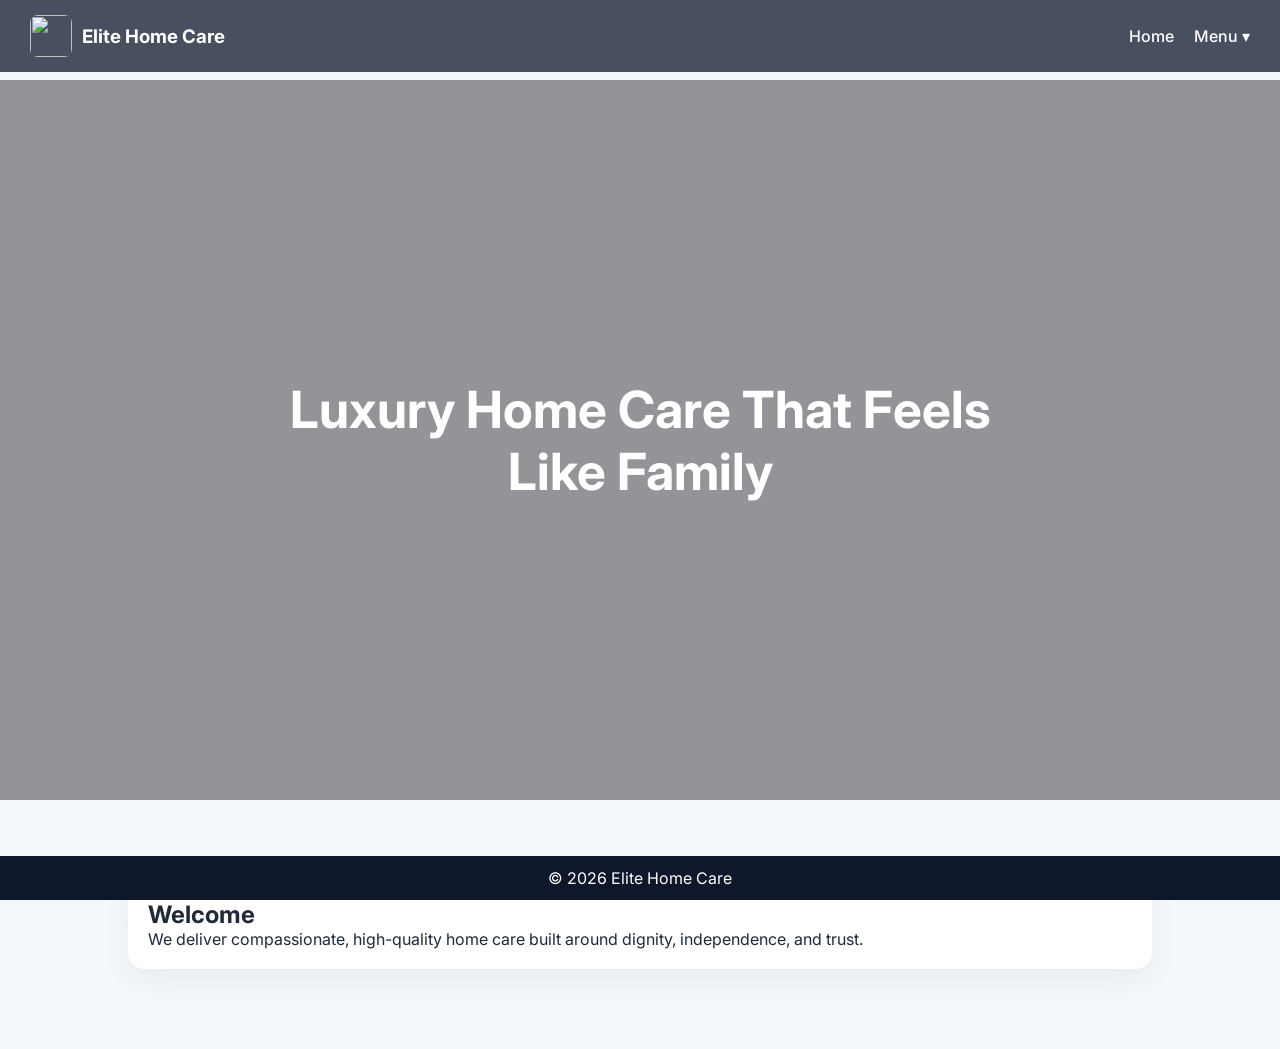
==== index.html @ 7cc5a7e1 "Create index.html" ====
<!DOCTYPE html>
<html>
<head>
  <title>Elite Home Care</title>
  <link rel="stylesheet" href="style.css">
</head>

<body>

<header>
  <div class="logo">
    <img src="assets/logo.png">
    <h3>Elite Home Care</h3>
  </div>

  <nav>
    <ul>
      <li><a href="index.html">Home</a></li>

      <li class="dropdown">
        <a href="#">Menu ▾</a>
        <div class="dropdown-content">
          <a href="services.html">Services</a>
          <a href="staff.html">Staff</a>
          <a href="why-choose-us.html">Why Us</a>
          <a href="contact.html">Contact</a>
          <a href="recruitment.html">Join Us</a>
        </div>
      </li>
    </ul>
  </nav>
</header>

<section class="hero">
  <h1>Luxury Home Care That Feels Like Family</h1>
</section>

<div class="container">
  <div class="card">
    <h2>Welcome</h2>
    <p>We deliver compassionate, high-quality home care built around dignity, independence, and trust.</p>
  </div>
</div>

<footer>© 2026 Elite Home Care</footer>

<script src="script.js"></script>
</body>
</html>
---- style.css ----
@import url('https://fonts.googleapis.com/css2?family=Inter:wght@300;400;600;700&display=swap');

* {
  margin: 0;
  padding: 0;
  box-sizing: border-box;
  font-family: 'Inter', sans-serif;
}

body {
  background: #f4f7fb;
  color: #1f2937;
  overflow-x: hidden;
}

/* ===== HEADER (GLASS EFFECT) ===== */
header {
  position: fixed;
  top: 0;
  width: 100%;
  padding: 15px 30px;
  display: flex;
  justify-content: space-between;
  align-items: center;
  background: rgba(15, 23, 42, 0.75);
  backdrop-filter: blur(12px);
  color: white;
  z-index: 1000;
}

.logo {
  display: flex;
  align-items: center;
  gap: 10px;
}

.logo img {
  width: 42px;
  height: 42px;
  border-radius: 8px;
}

/* NAV */
nav ul {
  display: flex;
  gap: 20px;
  list-style: none;
}

nav a {
  color: white;
  text-decoration: none;
  font-weight: 500;
  transition: 0.3s;
}

nav a:hover {
  color: #38bdf8;
}

/* DROPDOWN */
.dropdown {
  position: relative;
}

.dropdown-content {
  display: none;
  position: absolute;
  top: 35px;
  right: 0;
  background: white;
  border-radius: 10px;
  overflow: hidden;
  min-width: 180px;
  box-shadow: 0 10px 25px rgba(0,0,0,0.15);
}

.dropdown-content a {
  display: block;
  padding: 12px;
  color: #111;
}

.dropdown:hover .dropdown-content {
  display: block;
}

/* ===== HERO ===== */
.hero {
  margin-top: 80px;
  height: 80vh;
  background: linear-gradient(rgba(0,0,0,0.4), rgba(0,0,0,0.4)),
    url('https://images.unsplash.com/photo-1584515933487-779824d29309') center/cover;
  display: flex;
  align-items: center;
  justify-content: center;
  text-align: center;
  color: white;
}

.hero h1 {
  font-size: 3.2rem;
  max-width: 800px;
  animation: fadeUp 1s ease;
}

/* ===== SECTIONS ===== */
.container {
  padding: 80px 10%;
}

/* ===== CARDS ===== */
.grid {
  display: grid;
  grid-template-columns: repeat(auto-fit, minmax(260px, 1fr));
  gap: 25px;
}

.card {
  background: white;
  border-radius: 16px;
  padding: 20px;
  box-shadow: 0 10px 30px rgba(0,0,0,0.06);
  transition: all 0.4s ease;
  opacity: 0;
  transform: translateY(30px);
}

.card:hover {
  transform: translateY(-8px);
  box-shadow: 0 15px 40px rgba(0,0,0,0.12);
}

/* ===== CONSULTATION CARD (HIGHLIGHT) ===== */
.consultation {
  background: linear-gradient(135deg, #0ea5e9, #6366f1);
  color: white;
  padding: 30px;
  border-radius: 18px;
  text-align: center;
  box-shadow: 0 20px 50px rgba(99,102,241,0.3);
}

/* ===== FORMS ===== */
input, textarea {
  width: 100%;
  padding: 12px;
  margin-top: 10px;
  border-radius: 8px;
  border: 1px solid #ddd;
}

button {
  margin-top: 10px;
  padding: 12px 18px;
  background: #0ea5e9;
  border: none;
  color: white;
  border-radius: 8px;
  cursor: pointer;
  transition: 0.3s;
}

button:hover {
  background: #0284c7;
}

/* ===== FOOTER ===== */
footer {
  position: fixed;
  bottom: 0;
  width: 100%;
  background: #0f172a;
  color: white;
  text-align: center;
  padding: 12px;
}

/* ===== ANIMATIONS ===== */
@keyframes fadeUp {
  from { opacity: 0; transform: translateY(20px); }
  to { opacity: 1; transform: translateY(0); }
}

.reveal {
  opacity: 1 !important;
  transform: translateY(0) !important;
  transition: all 0.8s ease;
}
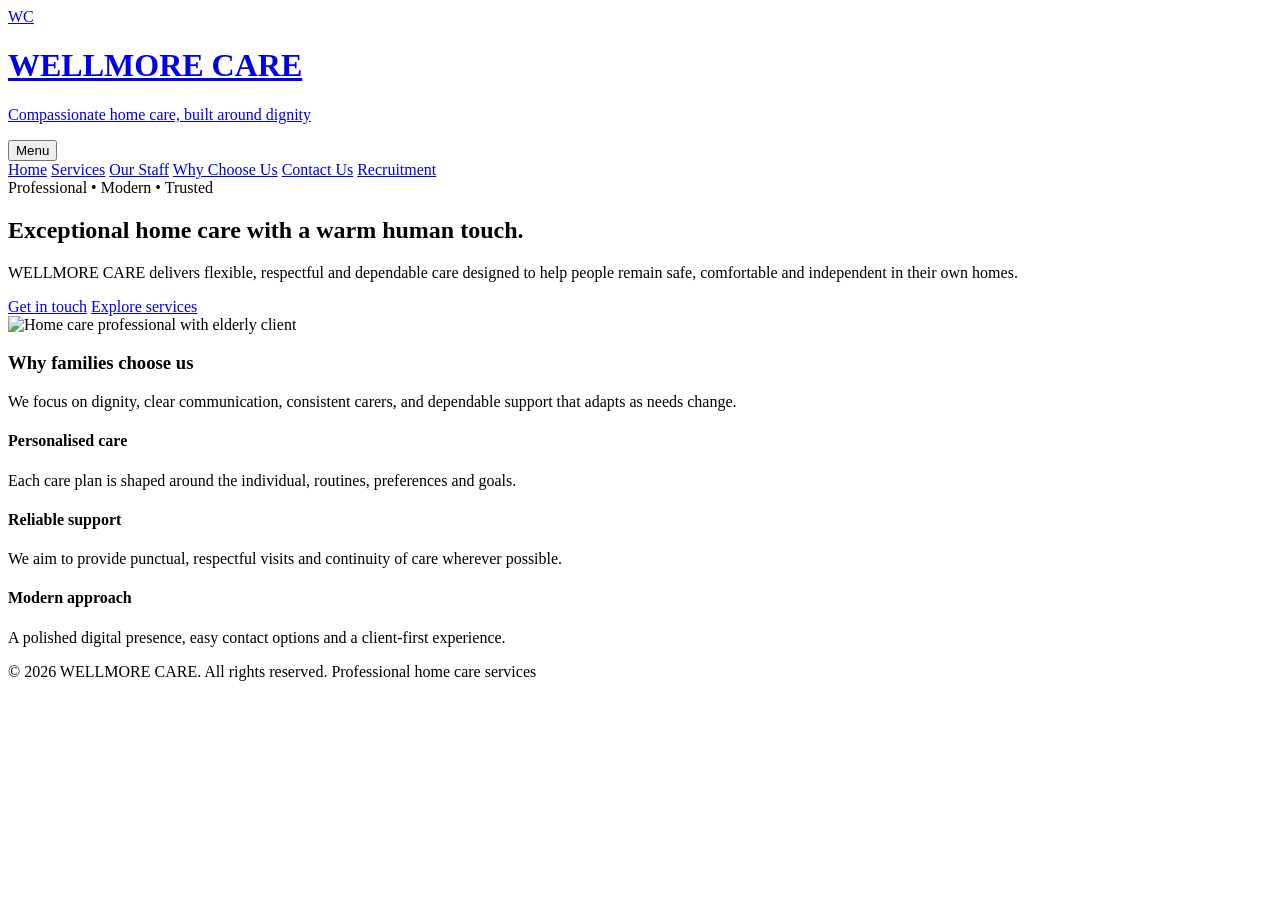
==== commit e3991767: "Update index.html" ====
--- a/index.html
+++ b/index.html
@@ -1,49 +1,72 @@
-<!DOCTYPE html>
-<html>
+<!doctype html>
+<html lang="en">
 <head>
-  <title>Elite Home Care</title>
-  <link rel="stylesheet" href="style.css">
+  <meta charset="utf-8">
+  <meta name="viewport" content="width=device-width, initial-scale=1">
+  <title>WELLMORE CARE | Professional Home Care</title>
+  <link rel="stylesheet" href="styles.css">
 </head>
-
 <body>
-
-<header>
-  <div class="logo">
-    <img src="assets/logo.png">
-    <h3>Elite Home Care</h3>
+<header class="fixed-header">
+  <div class="container header-inner">
+    <a class="brand" href="index.html">
+      <div class="logo">WC</div>
+      <div>
+        <h1>WELLMORE CARE</h1>
+        <p>Compassionate home care, built around dignity</p>
+      </div>
+    </a>
+    <button class="nav-toggle">Menu</button>
+    <nav class="nav">
+      <a class="active" href="index.html">Home</a>
+      <a href="services.html">Services</a>
+      <a href="staff.html">Our Staff</a>
+      <a href="why-choose-us.html">Why Choose Us</a>
+      <a href="contact.html">Contact Us</a>
+      <a href="recruitment.html">Recruitment</a>
+    </nav>
   </div>
-
-  <nav>
-    <ul>
-      <li><a href="index.html">Home</a></li>
-
-      <li class="dropdown">
-        <a href="#">Menu ▾</a>
-        <div class="dropdown-content">
-          <a href="services.html">Services</a>
-          <a href="staff.html">Staff</a>
-          <a href="why-choose-us.html">Why Us</a>
-          <a href="contact.html">Contact</a>
-          <a href="recruitment.html">Join Us</a>
-        </div>
-      </li>
-    </ul>
-  </nav>
 </header>
 
-<section class="hero">
-  <h1>Luxury Home Care That Feels Like Family</h1>
-</section>
+<main>
+  <section class="hero">
+    <div class="container hero-grid">
+      <div class="card hero-copy">
+        <span class="kicker">Professional • Modern • Trusted</span>
+        <h2>Exceptional home care with a warm human touch.</h2>
+        <p>WELLMORE CARE delivers flexible, respectful and dependable care designed to help people remain safe, comfortable and independent in their own homes.</p>
+        <div class="hero-actions">
+          <a class="btn btn-primary" href="contact.html">Get in touch</a>
+          <a class="btn btn-secondary" href="services.html">Explore services</a>
+        </div>
+      </div>
+      <div class="card hero-media">
+        <div class="glass">
+          <img src="https://images.unsplash.com/photo-1581056771107-24ca5f033842?auto=format&fit=crop&w=900&q=80" alt="Home care professional with elderly client">
+        </div>
+      </div>
+    </div>
+  </section>
 
-<div class="container">
-  <div class="card">
-    <h2>Welcome</h2>
-    <p>We deliver compassionate, high-quality home care built around dignity, independence, and trust.</p>
+  <section class="section">
+    <div class="container">
+      <h3>Why families choose us</h3>
+      <p class="lead">We focus on dignity, clear communication, consistent carers, and dependable support that adapts as needs change.</p>
+      <div class="grid-3">
+        <div class="feature-card"><h4>Personalised care</h4><p>Each care plan is shaped around the individual, routines, preferences and goals.</p></div>
+        <div class="feature-card"><h4>Reliable support</h4><p>We aim to provide punctual, respectful visits and continuity of care wherever possible.</p></div>
+        <div class="feature-card"><h4>Modern approach</h4><p>A polished digital presence, easy contact options and a client-first experience.</p></div>
+      </div>
+    </div>
+  </section>
+</main>
+
+<footer class="footer">
+  <div class="container footer-inner">
+    <span>© <span data-year></span> WELLMORE CARE. All rights reserved.</span>
+    <span class="badge">Professional home care services</span>
   </div>
-</div>
-
-<footer>© 2026 Elite Home Care</footer>
-
+</footer>
 <script src="script.js"></script>
 </body>
 </html>
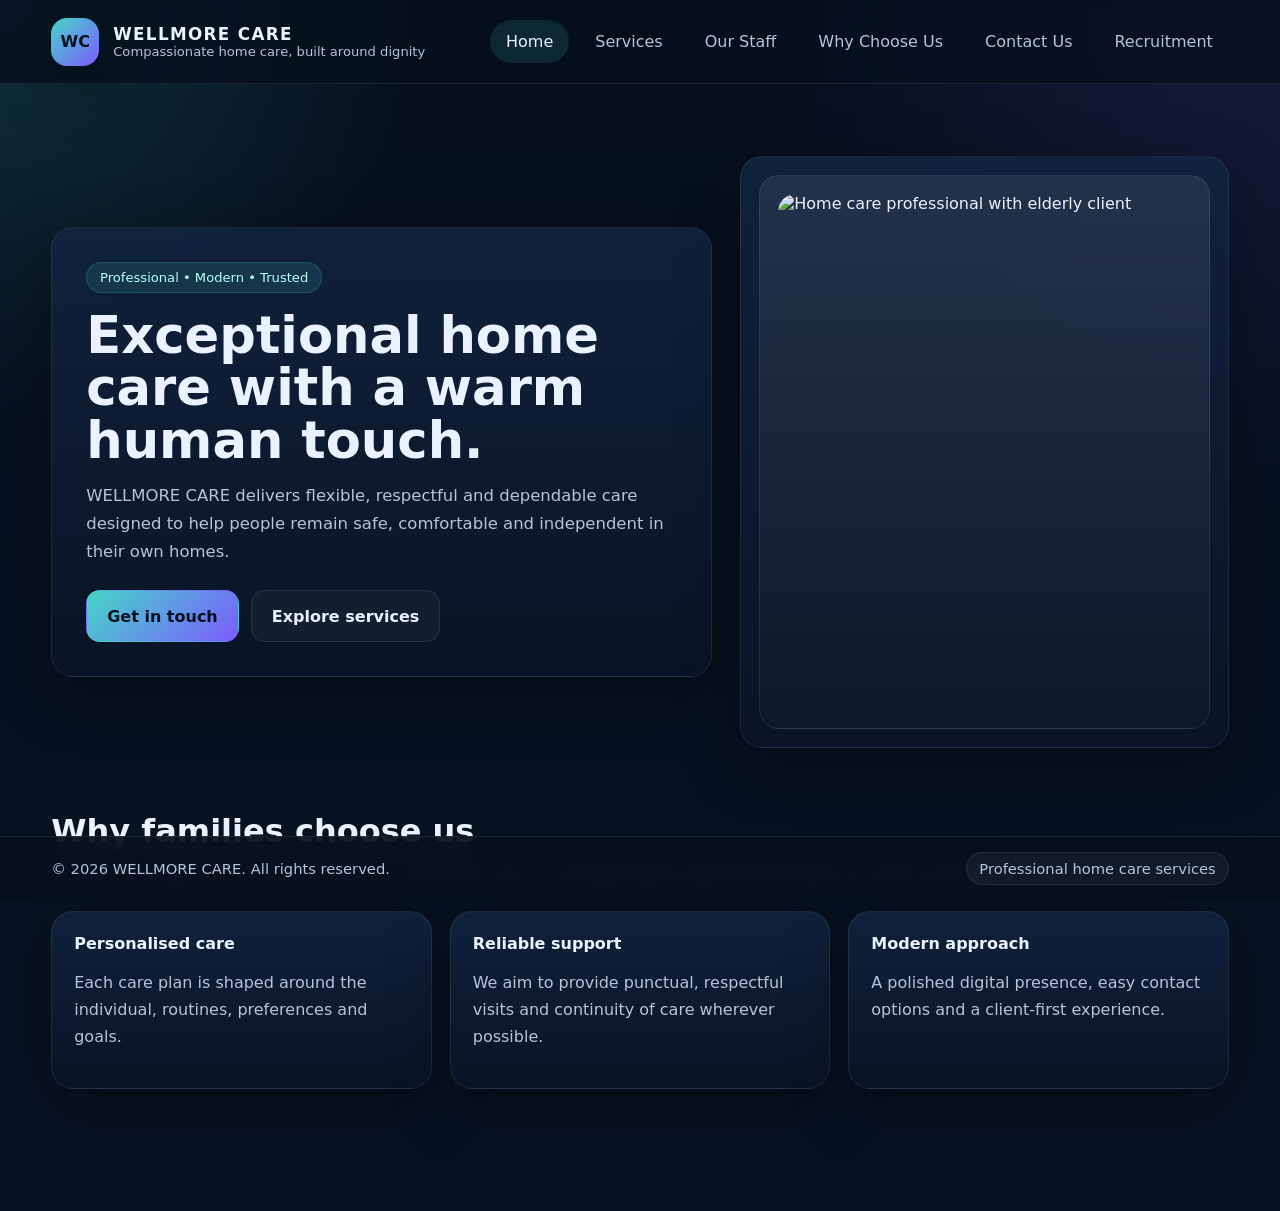
==== commit 6447202a: "Update index.html" ====
--- a/index.html
+++ b/index.html
@@ -4,7 +4,7 @@
   <meta charset="utf-8">
   <meta name="viewport" content="width=device-width, initial-scale=1">
   <title>WELLMORE CARE | Professional Home Care</title>
-  <link rel="stylesheet" href="styles.css">
+  <link rel="stylesheet" href="style.css">
 </head>
 <body>
 <header class="fixed-header">
--- a/style.css
+++ b/style.css
@@ -0,0 +1,273 @@
+:root{
+  --bg:#07111f;
+  --panel:#0e1a2f;
+  --panel-2:#12233f;
+  --text:#eaf2ff;
+  --muted:#b7c3d9;
+  --accent:#45d6c8;
+  --accent-2:#7c5cff;
+  --line:rgba(255,255,255,.08);
+  --shadow:0 18px 60px rgba(0,0,0,.35);
+  --radius:22px;
+  --header-h:84px;
+  --footer-h:64px;
+}
+
+*{box-sizing:border-box}
+html{scroll-behavior:smooth}
+body{
+  margin:0;
+  font-family:Inter,system-ui,-apple-system,Segoe UI,Roboto,Arial,sans-serif;
+  background:
+    radial-gradient(circle at top left, rgba(69,214,200,.16), transparent 24%),
+    radial-gradient(circle at top right, rgba(124,92,255,.14), transparent 28%),
+    linear-gradient(180deg, #06101d 0%, #081322 100%);
+  color:var(--text);
+  min-height:100vh;
+  padding-top:var(--header-h);
+  padding-bottom:var(--footer-h);
+}
+
+a{color:inherit;text-decoration:none}
+img{max-width:100%;display:block}
+.container{width:min(1180px,92vw);margin:0 auto}
+
+.fixed-header{
+  position:fixed;top:0;left:0;right:0;z-index:1000;
+  height:var(--header-h);
+  backdrop-filter:blur(14px);
+  background:rgba(6,16,29,.78);
+  border-bottom:1px solid var(--line);
+}
+.header-inner{
+  height:100%;
+  display:flex;
+  align-items:center;
+  justify-content:space-between;
+  gap:18px;
+}
+.brand{
+  display:flex;align-items:center;gap:14px;min-width:max-content;
+}
+.logo{
+  width:48px;height:48px;border-radius:16px;
+  background:linear-gradient(135deg,var(--accent),var(--accent-2));
+  display:grid;place-items:center;
+  box-shadow:var(--shadow);
+  font-weight:800;color:#04111d;
+}
+.brand h1{font-size:1.05rem;margin:0;letter-spacing:.08em}
+.brand p{margin:0;color:var(--muted);font-size:.82rem}
+
+.nav-toggle{
+  display:none;
+  border:1px solid var(--line);
+  background:rgba(255,255,255,.04);
+  color:var(--text);
+  border-radius:14px;
+  padding:.7rem .9rem;
+}
+.nav{
+  display:flex;align-items:center;gap:10px;flex-wrap:wrap;
+}
+.nav a{
+  padding:.72rem 1rem;
+  border-radius:999px;
+  color:var(--muted);
+  transition:.25s ease;
+}
+.nav a:hover,.nav a.active{
+  background:rgba(69,214,200,.12);
+  color:var(--text);
+}
+
+.hero{
+  padding:72px 0 36px;
+}
+.hero-grid{
+  display:grid;
+  grid-template-columns:1.15fr .85fr;
+  gap:28px;
+  align-items:center;
+}
+.card, .feature-card, .service-card, .choose-card, .staff-card, .contact-card, .form-card{
+  background:linear-gradient(180deg, rgba(18,35,63,.92), rgba(10,20,38,.92));
+  border:1px solid var(--line);
+  box-shadow:var(--shadow);
+  border-radius:var(--radius);
+}
+.hero-copy{padding:34px}
+.kicker{
+  display:inline-block;
+  padding:.45rem .8rem;
+  background:rgba(69,214,200,.12);
+  border:1px solid rgba(69,214,200,.18);
+  color:#b8fff7;
+  border-radius:999px;
+  font-size:.82rem;
+}
+.hero h2{font-size:clamp(2.1rem,4vw,4.4rem);line-height:1.02;margin:16px 0}
+.hero p{color:var(--muted);font-size:1.03rem;line-height:1.7}
+.hero-actions{display:flex;gap:12px;flex-wrap:wrap;margin-top:24px}
+.btn{
+  display:inline-flex;align-items:center;justify-content:center;
+  gap:10px;
+  padding:.95rem 1.25rem;
+  border-radius:14px;
+  border:1px solid transparent;
+  cursor:pointer;
+  transition:.25s ease;
+  font-weight:600;
+}
+.btn-primary{background:linear-gradient(135deg,var(--accent),var(--accent-2));color:#04111d}
+.btn-secondary{background:rgba(255,255,255,.04);border-color:var(--line);color:var(--text)}
+.btn:hover{transform:translateY(-2px)}
+.hero-media{
+  padding:18px;
+  min-height:100%;
+  overflow:hidden;
+}
+.hero-media .glass{
+  border-radius:20px;
+  background:linear-gradient(180deg, rgba(255,255,255,.08), rgba(255,255,255,.02));
+  padding:18px;
+  border:1px solid rgba(255,255,255,.08);
+}
+.hero-media img{
+  border-radius:18px;
+  aspect-ratio: 4/5;
+  object-fit:cover;
+}
+.section{padding:28px 0 58px}
+.section h3{
+  font-size:clamp(1.5rem,2.5vw,2.4rem);
+  margin:0 0 10px;
+}
+.section p.lead{color:var(--muted);margin:0 0 24px;line-height:1.7}
+
+.grid-3{display:grid;grid-template-columns:repeat(3,1fr);gap:18px}
+.grid-2{display:grid;grid-template-columns:repeat(2,1fr);gap:18px}
+
+.feature-card, .staff-card, .contact-card, .form-card{
+  padding:22px;
+}
+.feature-card h4,.staff-card h4,.contact-card h4,.form-card h4{margin:0 0 10px}
+.feature-card p,.staff-card p,.contact-card p,.form-card p{color:var(--muted);line-height:1.7}
+
+.services-grid{
+  display:grid;
+  grid-template-columns:repeat(2,1fr);
+  gap:18px;
+}
+.service-card{
+  overflow:hidden;
+}
+.service-card img{
+  height:220px;
+  width:100%;
+  object-fit:cover;
+}
+.service-body{padding:18px}
+.service-body h4{margin:0 0 10px}
+.service-body p{color:var(--muted);line-height:1.7;margin:0}
+
+.choose-grid{
+  display:grid;
+  grid-template-columns:repeat(5,1fr);
+  gap:16px;
+}
+.choose-card{
+  padding:18px;
+  cursor:pointer;
+  transition:.25s ease;
+  min-height:170px;
+}
+.choose-card:hover{transform:translateY(-4px)}
+.choose-card.active{
+  outline:2px solid rgba(69,214,200,.45);
+  background:linear-gradient(180deg, rgba(69,214,200,.14), rgba(18,35,63,.92));
+}
+.choose-card .num{
+  width:38px;height:38px;border-radius:12px;
+  display:grid;place-items:center;
+  background:rgba(69,214,200,.12);
+  color:#b8fff7;
+  font-weight:700;
+  margin-bottom:12px;
+}
+
+.contact-grid{
+  display:grid;
+  grid-template-columns:.9fr 1.1fr;
+  gap:18px;
+}
+.contact-item{
+  display:flex;align-items:flex-start;gap:12px;margin:0 0 16px;
+}
+.contact-icon{
+  width:42px;height:42px;border-radius:14px;
+  background:rgba(69,214,200,.12);
+  display:grid;place-items:center;
+}
+form{display:grid;gap:14px}
+input, textarea, select{
+  width:100%;
+  background:rgba(255,255,255,.04);
+  color:var(--text);
+  border:1px solid var(--line);
+  border-radius:14px;
+  padding:1rem 1rem;
+  outline:none;
+}
+textarea{min-height:150px;resize:vertical}
+input:focus, textarea:focus, select:focus{border-color:rgba(69,214,200,.45)}
+.small{font-size:.9rem;color:var(--muted)}
+.footer{
+  position:fixed;left:0;right:0;bottom:0;z-index:999;
+  height:var(--footer-h);
+  border-top:1px solid var(--line);
+  background:rgba(6,16,29,.86);
+  backdrop-filter:blur(14px);
+}
+.footer-inner{
+  height:100%;
+  display:flex;
+  align-items:center;
+  justify-content:space-between;
+  gap:12px;
+  color:var(--muted);
+  font-size:.92rem;
+}
+.badge{
+  display:inline-flex;align-items:center;gap:8px;
+  padding:.45rem .75rem;border-radius:999px;
+  background:rgba(255,255,255,.05);
+  border:1px solid var(--line);
+}
+
+.page-title{
+  padding:42px 0 10px;
+}
+.page-title h2{margin:0 0 8px;font-size:clamp(2rem,3vw,3rem)}
+.page-title p{margin:0;color:var(--muted);line-height:1.7}
+
+@media (max-width: 980px){
+  .hero-grid,.grid-3,.grid-2,.contact-grid,.services-grid,.choose-grid{grid-template-columns:1fr}
+  .choose-grid{grid-template-columns:repeat(2,1fr)}
+  .nav-toggle{display:inline-flex}
+  .nav{
+    position:absolute;top:var(--header-h);left:0;right:0;
+    padding:14px;
+    background:rgba(6,16,29,.96);
+    border-bottom:1px solid var(--line);
+    display:none;
+  }
+  .nav.open{display:flex}
+}
+@media (max-width: 640px){
+  .hero-copy{padding:24px}
+  .choose-grid{grid-template-columns:1fr}
+  .header-inner{gap:10px}
+  .brand h1{font-size:.96rem}
+  .brand p{display:none}
+}
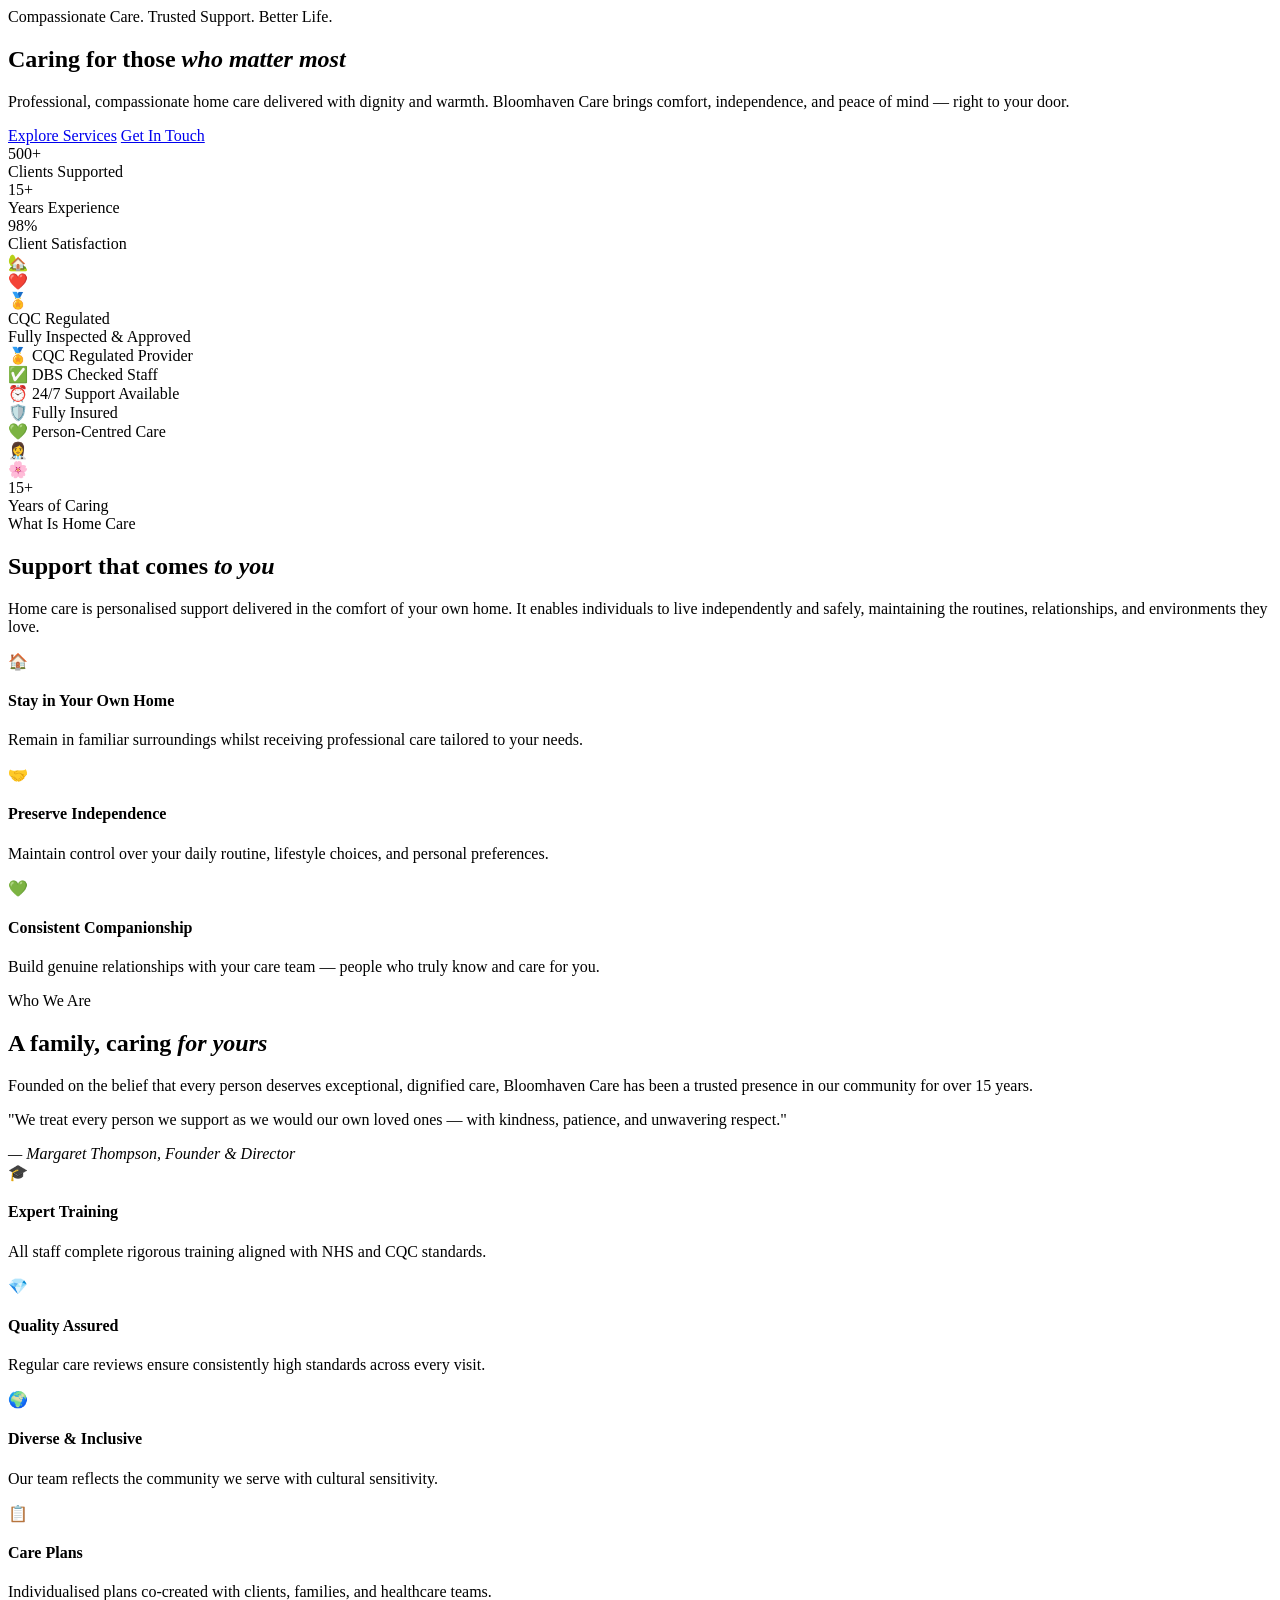
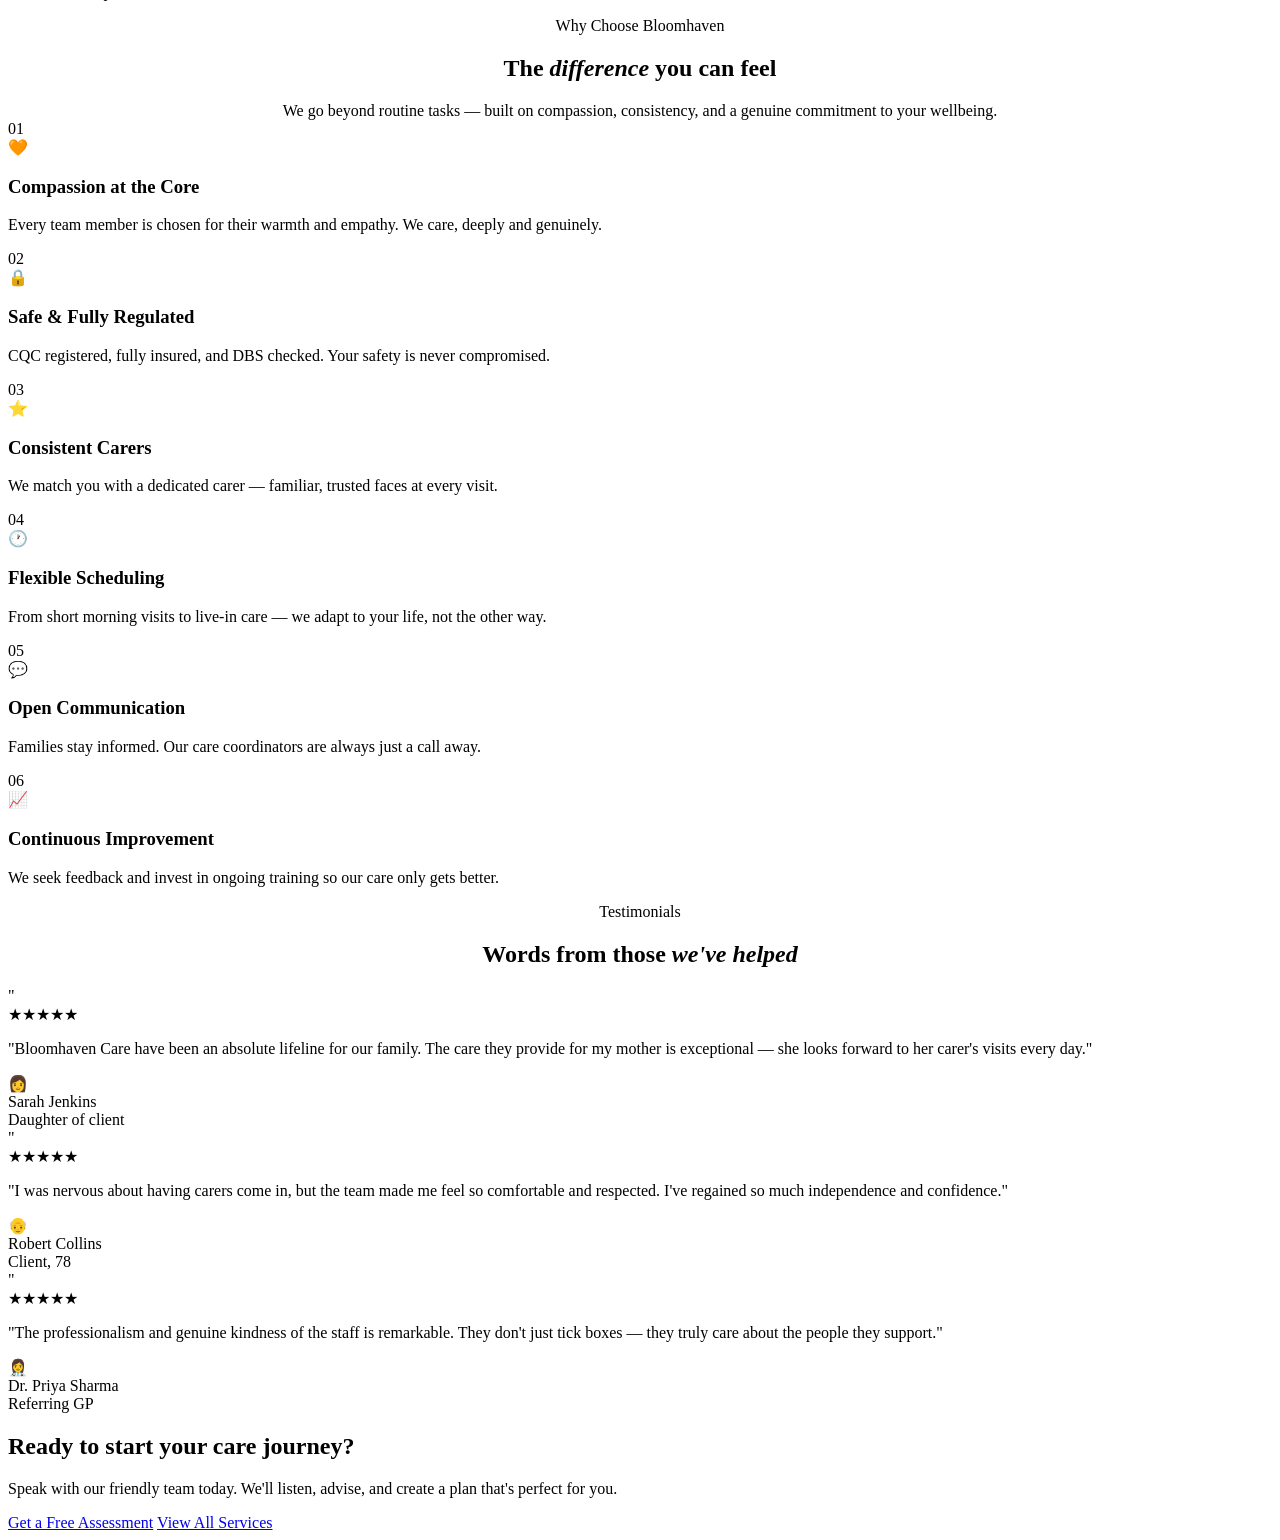
==== commit 73568dfa: "Update index.html" ====
--- a/index.html
+++ b/index.html
@@ -1,72 +1,203 @@
-<!doctype html>
+<!DOCTYPE html>
+<!-- HOME PAGE — index.html -->
 <html lang="en">
 <head>
-  <meta charset="utf-8">
-  <meta name="viewport" content="width=device-width, initial-scale=1">
-  <title>WELLMORE CARE | Professional Home Care</title>
-  <link rel="stylesheet" href="style.css">
+  <meta charset="UTF-8">
+  <meta name="viewport" content="width=device-width, initial-scale=1.0">
+  <title>Bloomhaven Care | Compassionate Home Care Services</title>
+  <meta name="description" content="Bloomhaven Care — Compassionate Care. Trusted Support. Better Life. Professional CQC-regulated home care delivered to your door.">
+  <link rel="preconnect" href="https://fonts.googleapis.com">
+  <link rel="preconnect" href="https://fonts.gstatic.com" crossorigin>
+  <link href="https://fonts.googleapis.com/css2?family=Cormorant+Garamond:ital,wght@0,300;0,400;0,500;0,600;1,300;1,400&family=DM+Sans:opsz,wght@9..40,300;9..40,400;9..40,500;9..40,600&display=swap" rel="stylesheet">
+  <link rel="stylesheet" href="css/style.css">
 </head>
 <body>
-<header class="fixed-header">
-  <div class="container header-inner">
-    <a class="brand" href="index.html">
-      <div class="logo">WC</div>
+
+<!-- Nav injected by js/nav.js -->
+<div id="nav-placeholder"></div>
+
+<!-- ══════════════════════════════════
+     HERO SECTION
+     ══════════════════════════════════ -->
+<section class="hero">
+  <div class="hero-bg"></div>
+  <div class="hero-pattern"></div>
+  <div class="container">
+    <div class="hero-inner">
+
+      <!-- Left: Text -->
       <div>
-        <h1>WELLMORE CARE</h1>
-        <p>Compassionate home care, built around dignity</p>
-      </div>
-    </a>
-    <button class="nav-toggle">Menu</button>
-    <nav class="nav">
-      <a class="active" href="index.html">Home</a>
-      <a href="services.html">Services</a>
-      <a href="staff.html">Our Staff</a>
-      <a href="why-choose-us.html">Why Choose Us</a>
-      <a href="contact.html">Contact Us</a>
-      <a href="recruitment.html">Recruitment</a>
-    </nav>
-  </div>
-</header>
-
-<main>
-  <section class="hero">
-    <div class="container hero-grid">
-      <div class="card hero-copy">
-        <span class="kicker">Professional • Modern • Trusted</span>
-        <h2>Exceptional home care with a warm human touch.</h2>
-        <p>WELLMORE CARE delivers flexible, respectful and dependable care designed to help people remain safe, comfortable and independent in their own homes.</p>
+        <div class="hero-eyebrow">Compassionate Care. Trusted Support. Better Life.</div>
+        <!-- CHANGE: Update headline -->
+        <h1>Caring for those <em>who matter most</em></h1>
+        <!-- CHANGE: Update subheading -->
+        <p class="hero-sub">Professional, compassionate home care delivered with dignity and warmth. Bloomhaven Care brings comfort, independence, and peace of mind — right to your door.</p>
         <div class="hero-actions">
-          <a class="btn btn-primary" href="contact.html">Get in touch</a>
-          <a class="btn btn-secondary" href="services.html">Explore services</a>
-        </div>
-      </div>
-      <div class="card hero-media">
-        <div class="glass">
-          <img src="https://images.unsplash.com/photo-1581056771107-24ca5f033842?auto=format&fit=crop&w=900&q=80" alt="Home care professional with elderly client">
-        </div>
-      </div>
-    </div>
-  </section>
-
-  <section class="section">
-    <div class="container">
-      <h3>Why families choose us</h3>
-      <p class="lead">We focus on dignity, clear communication, consistent carers, and dependable support that adapts as needs change.</p>
-      <div class="grid-3">
-        <div class="feature-card"><h4>Personalised care</h4><p>Each care plan is shaped around the individual, routines, preferences and goals.</p></div>
-        <div class="feature-card"><h4>Reliable support</h4><p>We aim to provide punctual, respectful visits and continuity of care wherever possible.</p></div>
-        <div class="feature-card"><h4>Modern approach</h4><p>A polished digital presence, easy contact options and a client-first experience.</p></div>
-      </div>
-    </div>
-  </section>
-</main>
-
-<footer class="footer">
-  <div class="container footer-inner">
-    <span>© <span data-year></span> WELLMORE CARE. All rights reserved.</span>
-    <span class="badge">Professional home care services</span>
-  </div>
-</footer>
-<script src="script.js"></script>
+          <a href="services.html" class="btn btn-primary btn-arrow">Explore Services</a>
+          <a href="contact.html"  class="btn btn-outline">Get In Touch</a>
+        </div>
+        <!-- CHANGE: Update stats -->
+        <div class="hero-stats">
+          <div class="stat"><div class="stat-num">500+</div><div class="stat-label">Clients Supported</div></div>
+          <div class="stat"><div class="stat-num">15+</div><div class="stat-label">Years Experience</div></div>
+          <div class="stat"><div class="stat-num">98%</div><div class="stat-label">Client Satisfaction</div></div>
+        </div>
+      </div>
+
+      <!-- Right: Images (hidden on mobile) -->
+      <!-- CHANGE: Replace img-ph divs with real <img src="images/hero.jpg" alt="..."> -->
+      <div class="hero-images">
+        <div class="hero-img hero-img-main"><div class="img-ph img-ph-teal">🏡</div></div>
+        <div class="hero-img hero-img-secondary"><div class="img-ph img-ph-light">❤️</div></div>
+        <div class="hero-float">
+          <div class="hero-float-icon">🏅</div>
+          <div>
+            <div class="hero-float-label">CQC Regulated</div>
+            <div class="hero-float-sub">Fully Inspected & Approved</div>
+          </div>
+        </div>
+      </div>
+
+    </div>
+  </div>
+</section>
+
+<!-- ── TRUST BAR ── -->
+<!-- CHANGE: Update trust points -->
+<div class="trust-bar">
+  <div class="container">
+    <div class="trust-inner">
+      <div class="trust-item"><span class="trust-icon">🏅</span> CQC Regulated Provider</div>
+      <div class="trust-item"><span class="trust-icon">✅</span> DBS Checked Staff</div>
+      <div class="trust-item"><span class="trust-icon">⏰</span> 24/7 Support Available</div>
+      <div class="trust-item"><span class="trust-icon">🛡️</span> Fully Insured</div>
+      <div class="trust-item"><span class="trust-icon">💚</span> Person-Centred Care</div>
+    </div>
+  </div>
+</div>
+
+<!-- ── WHAT IS HOME CARE ── -->
+<section class="section">
+  <div class="container">
+    <div class="what-grid">
+      <!-- CHANGE: Replace img-ph with real photos -->
+      <div class="what-images">
+        <div class="what-img-a"><div class="img-ph img-ph-blue">👩‍⚕️</div></div>
+        <div class="what-img-b"><div class="img-ph img-ph-green">🌸</div></div>
+        <div class="what-badge"><div class="what-badge-num">15+</div><div class="what-badge-text">Years of Caring</div></div>
+      </div>
+      <div>
+        <div class="badge">What Is Home Care</div>
+        <h2 class="section-title">Support that comes <em>to you</em></h2>
+        <div class="divider"></div>
+        <p class="section-sub">Home care is personalised support delivered in the comfort of your own home. It enables individuals to live independently and safely, maintaining the routines, relationships, and environments they love.</p>
+        <div class="what-points">
+          <div class="what-point"><div class="what-pt-icon">🏠</div><div class="what-pt-text"><h4>Stay in Your Own Home</h4><p>Remain in familiar surroundings whilst receiving professional care tailored to your needs.</p></div></div>
+          <div class="what-point"><div class="what-pt-icon">🤝</div><div class="what-pt-text"><h4>Preserve Independence</h4><p>Maintain control over your daily routine, lifestyle choices, and personal preferences.</p></div></div>
+          <div class="what-point"><div class="what-pt-icon">💚</div><div class="what-pt-text"><h4>Consistent Companionship</h4><p>Build genuine relationships with your care team — people who truly know and care for you.</p></div></div>
+        </div>
+      </div>
+    </div>
+  </div>
+</section>
+
+<!-- ── WHO WE ARE ── -->
+<section class="section who-section">
+  <div class="container">
+    <div class="who-inner">
+      <div class="who-text">
+        <div class="badge">Who We Are</div>
+        <h2 class="section-title">A family, caring <em>for yours</em></h2>
+        <div class="divider"></div>
+        <p class="section-sub">Founded on the belief that every person deserves exceptional, dignified care, Bloomhaven Care has been a trusted presence in our community for over 15 years.</p>
+        <div class="who-quote">
+          <p>"We treat every person we support as we would our own loved ones — with kindness, patience, and unwavering respect."</p>
+          <cite>— Margaret Thompson, Founder &amp; Director</cite>
+        </div>
+      </div>
+      <div class="who-cards">
+        <div class="who-card"><div class="who-card-icon">🎓</div><h4>Expert Training</h4><p>All staff complete rigorous training aligned with NHS and CQC standards.</p></div>
+        <div class="who-card"><div class="who-card-icon">💎</div><h4>Quality Assured</h4><p>Regular care reviews ensure consistently high standards across every visit.</p></div>
+        <div class="who-card"><div class="who-card-icon">🌍</div><h4>Diverse &amp; Inclusive</h4><p>Our team reflects the community we serve with cultural sensitivity.</p></div>
+        <div class="who-card"><div class="who-card-icon">📋</div><h4>Care Plans</h4><p>Individualised plans co-created with clients, families, and healthcare teams.</p></div>
+      </div>
+    </div>
+  </div>
+</section>
+
+<!-- ── WHY CHOOSE US ── -->
+<section class="section section-alt">
+  <div class="container">
+    <div style="text-align:center;">
+      <div class="badge">Why Choose Bloomhaven</div>
+      <h2 class="section-title">The <em>difference</em> you can feel</h2>
+      <div class="divider center"></div>
+      <p class="section-sub" style="margin:0 auto;">We go beyond routine tasks — built on compassion, consistency, and a genuine commitment to your wellbeing.</p>
+    </div>
+    <div class="why-grid">
+      <div class="why-card"><div class="why-num">01</div><div class="why-icon">🧡</div><h3>Compassion at the Core</h3><p>Every team member is chosen for their warmth and empathy. We care, deeply and genuinely.</p></div>
+      <div class="why-card"><div class="why-num">02</div><div class="why-icon">🔒</div><h3>Safe &amp; Fully Regulated</h3><p>CQC registered, fully insured, and DBS checked. Your safety is never compromised.</p></div>
+      <div class="why-card"><div class="why-num">03</div><div class="why-icon">⭐</div><h3>Consistent Carers</h3><p>We match you with a dedicated carer — familiar, trusted faces at every visit.</p></div>
+      <div class="why-card"><div class="why-num">04</div><div class="why-icon">🕐</div><h3>Flexible Scheduling</h3><p>From short morning visits to live-in care — we adapt to your life, not the other way.</p></div>
+      <div class="why-card"><div class="why-num">05</div><div class="why-icon">💬</div><h3>Open Communication</h3><p>Families stay informed. Our care coordinators are always just a call away.</p></div>
+      <div class="why-card"><div class="why-num">06</div><div class="why-icon">📈</div><h3>Continuous Improvement</h3><p>We seek feedback and invest in ongoing training so our care only gets better.</p></div>
+    </div>
+  </div>
+</section>
+
+<!-- ── TESTIMONIALS ── -->
+<section class="section">
+  <div class="container">
+    <div style="text-align:center;">
+      <div class="badge">Testimonials</div>
+      <h2 class="section-title">Words from those <em>we've helped</em></h2>
+      <div class="divider center"></div>
+    </div>
+    <!-- CHANGE: Update with real client testimonials -->
+    <div class="testimonials-grid">
+      <div class="testimonial-card">
+        <div class="quote-mark">"</div>
+        <div class="testimonial-stars">★★★★★</div>
+        <p>"Bloomhaven Care have been an absolute lifeline for our family. The care they provide for my mother is exceptional — she looks forward to her carer's visits every day."</p>
+        <div class="testimonial-author"><div class="testimonial-av">👩</div><div><div class="t-name">Sarah Jenkins</div><div class="t-rel">Daughter of client</div></div></div>
+      </div>
+      <div class="testimonial-card">
+        <div class="quote-mark">"</div>
+        <div class="testimonial-stars">★★★★★</div>
+        <p>"I was nervous about having carers come in, but the team made me feel so comfortable and respected. I've regained so much independence and confidence."</p>
+        <div class="testimonial-author"><div class="testimonial-av">👴</div><div><div class="t-name">Robert Collins</div><div class="t-rel">Client, 78</div></div></div>
+      </div>
+      <div class="testimonial-card">
+        <div class="quote-mark">"</div>
+        <div class="testimonial-stars">★★★★★</div>
+        <p>"The professionalism and genuine kindness of the staff is remarkable. They don't just tick boxes — they truly care about the people they support."</p>
+        <div class="testimonial-author"><div class="testimonial-av">👩‍⚕️</div><div><div class="t-name">Dr. Priya Sharma</div><div class="t-rel">Referring GP</div></div></div>
+      </div>
+    </div>
+  </div>
+</section>
+
+<!-- ── CTA BANNER ── -->
+<div class="cta-section">
+  <div class="container">
+    <div class="cta-box">
+      <div class="cta-text">
+        <h2>Ready to start your care journey?</h2>
+        <p>Speak with our friendly team today. We'll listen, advise, and create a plan that's perfect for you.</p>
+      </div>
+      <div class="cta-actions">
+        <a href="contact.html"  class="btn btn-white">Get a Free Assessment</a>
+        <a href="services.html" class="btn btn-outline-white">View All Services</a>
+      </div>
+    </div>
+  </div>
+</div>
+
+<!-- Footer injected by js/nav.js -->
+<div id="footer-placeholder"></div>
+
+<script>const CURRENT_PAGE = 'home';</script>
+<script src="js/nav.js"></script>
+<script src="js/main.js"></script>
 </body>
-</html>
+</html>
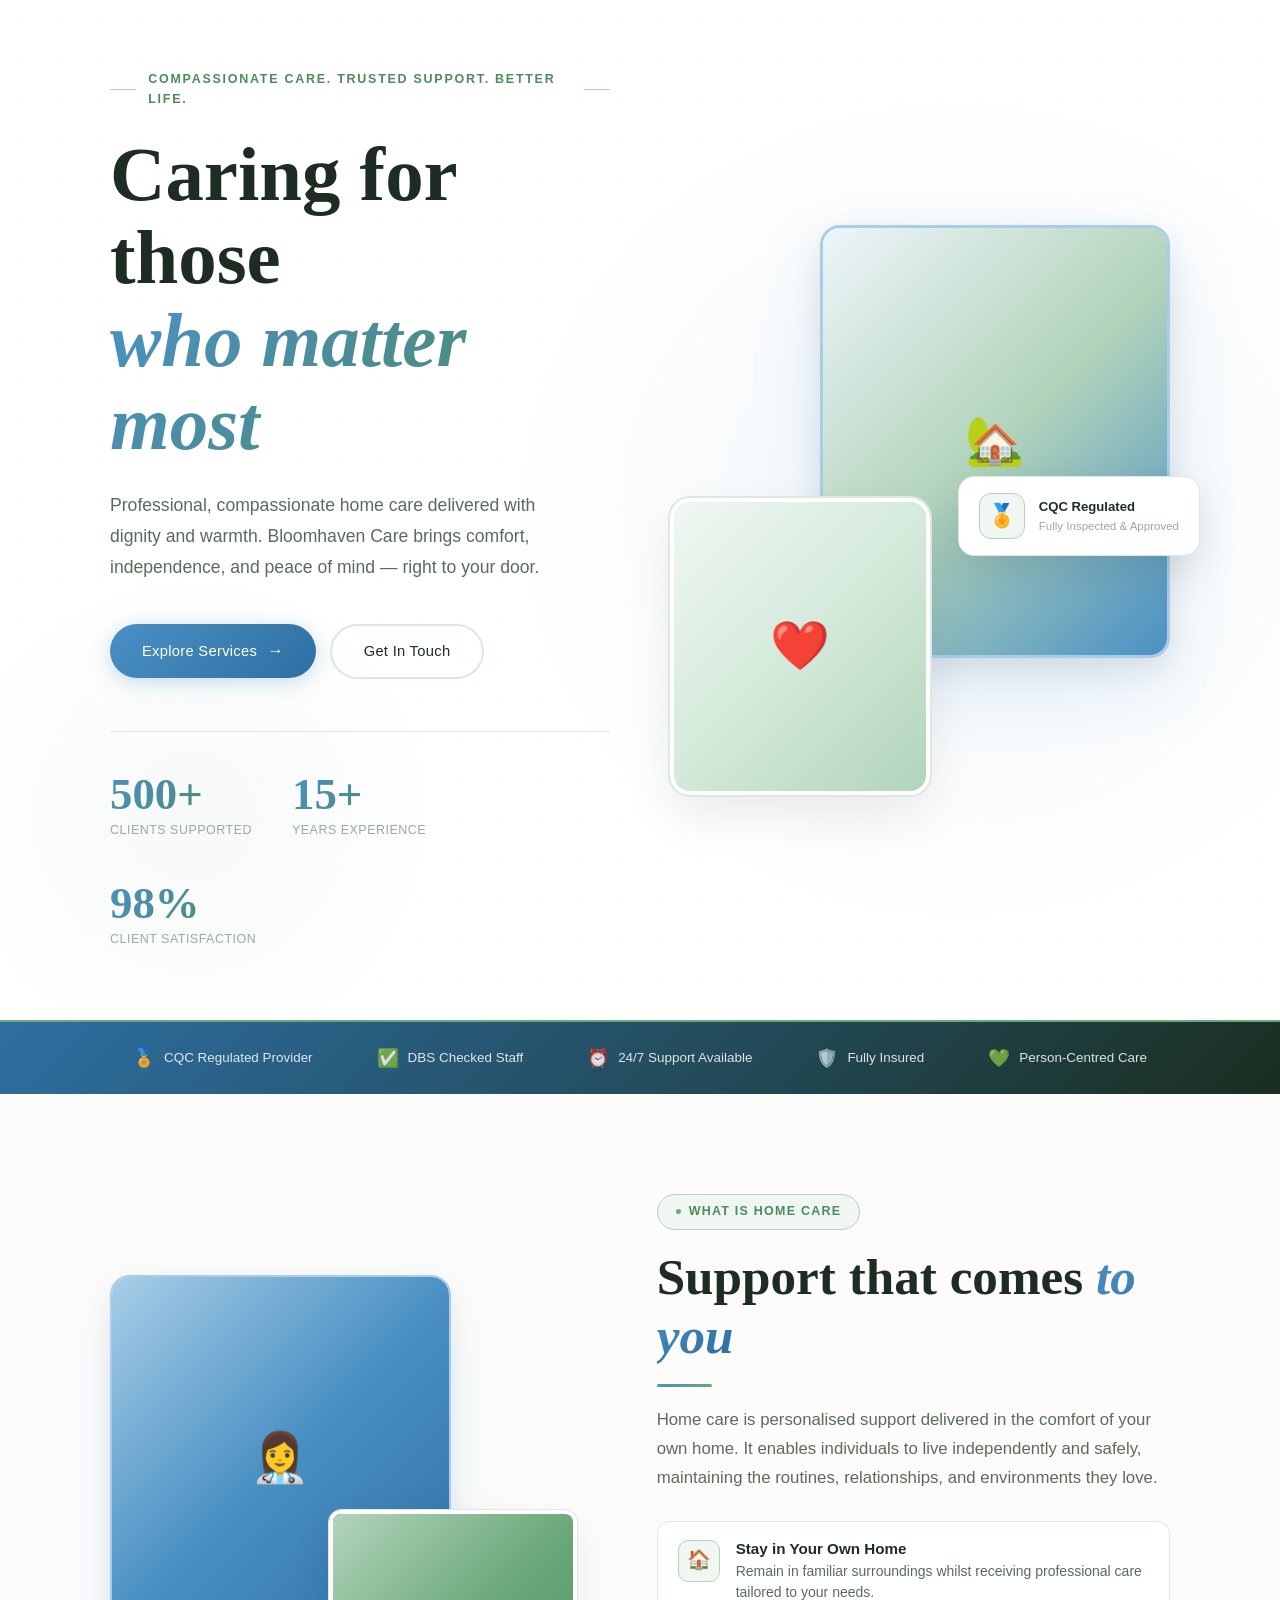
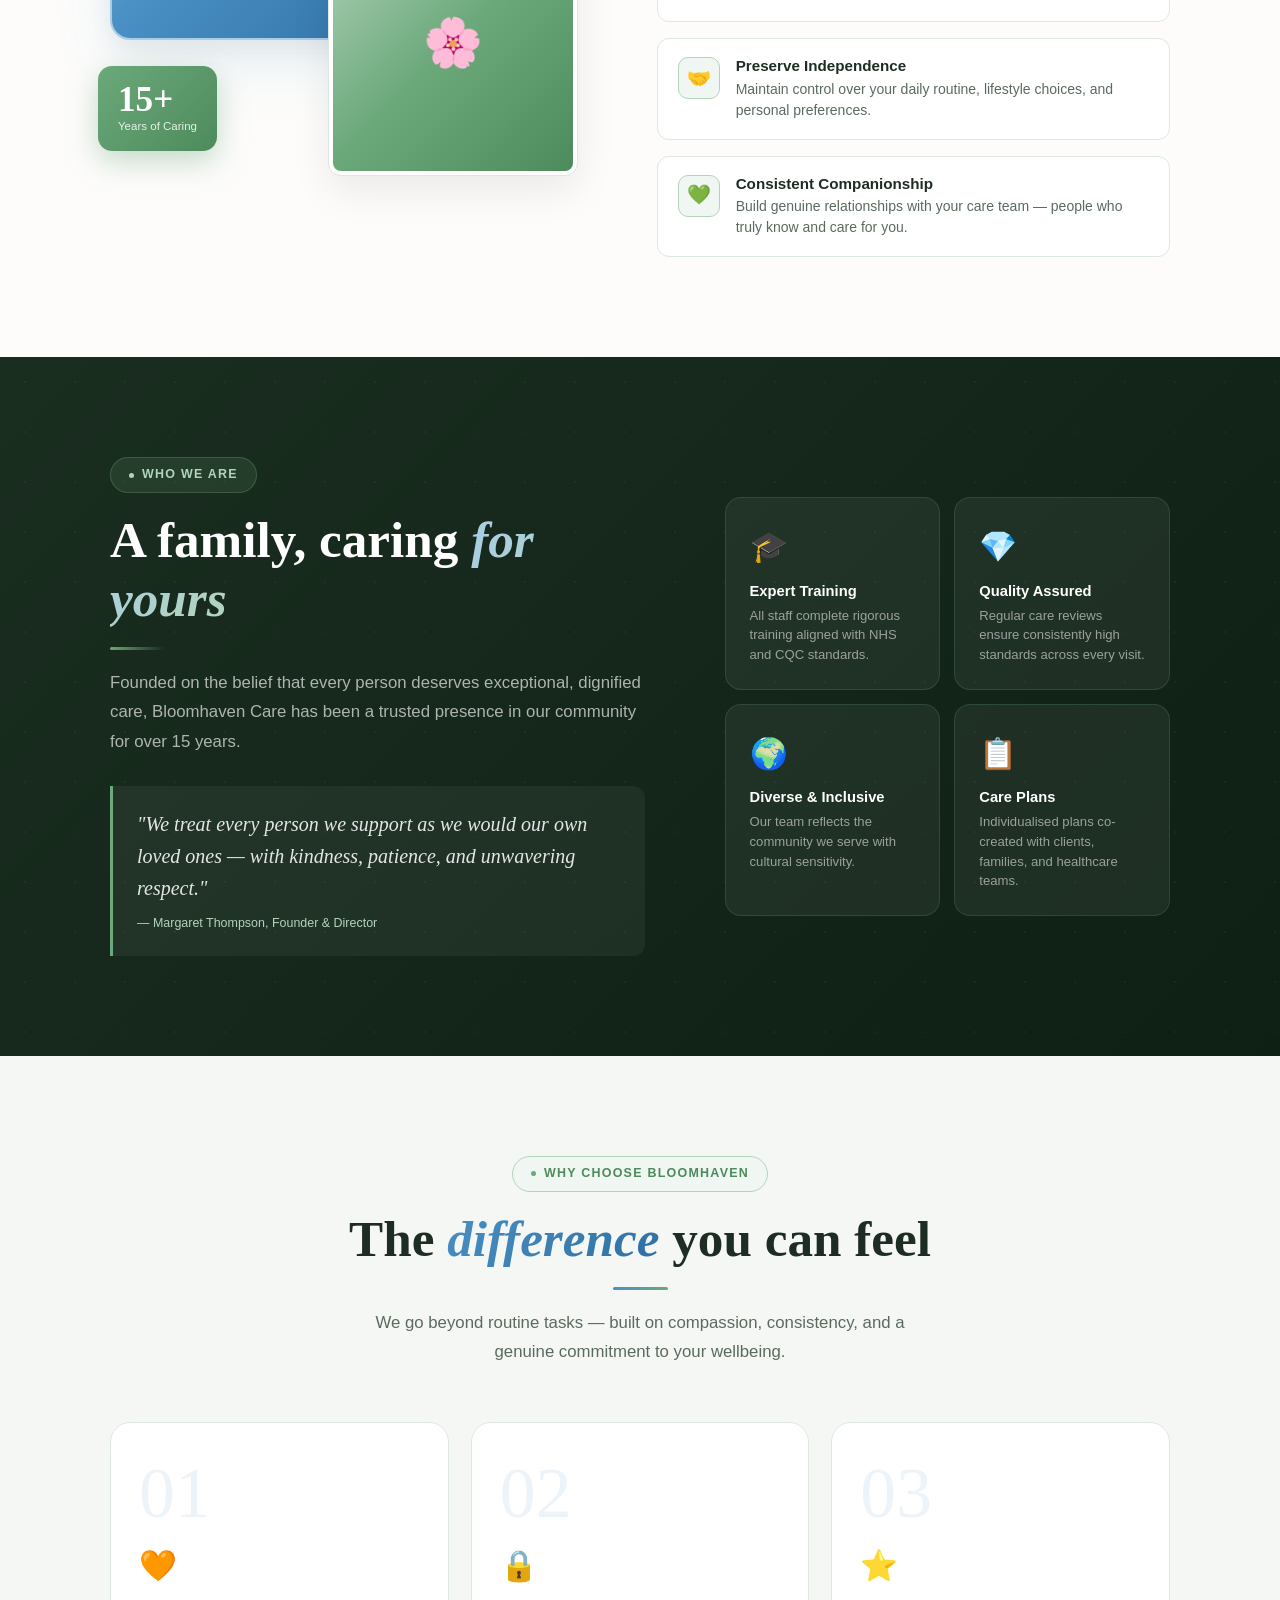
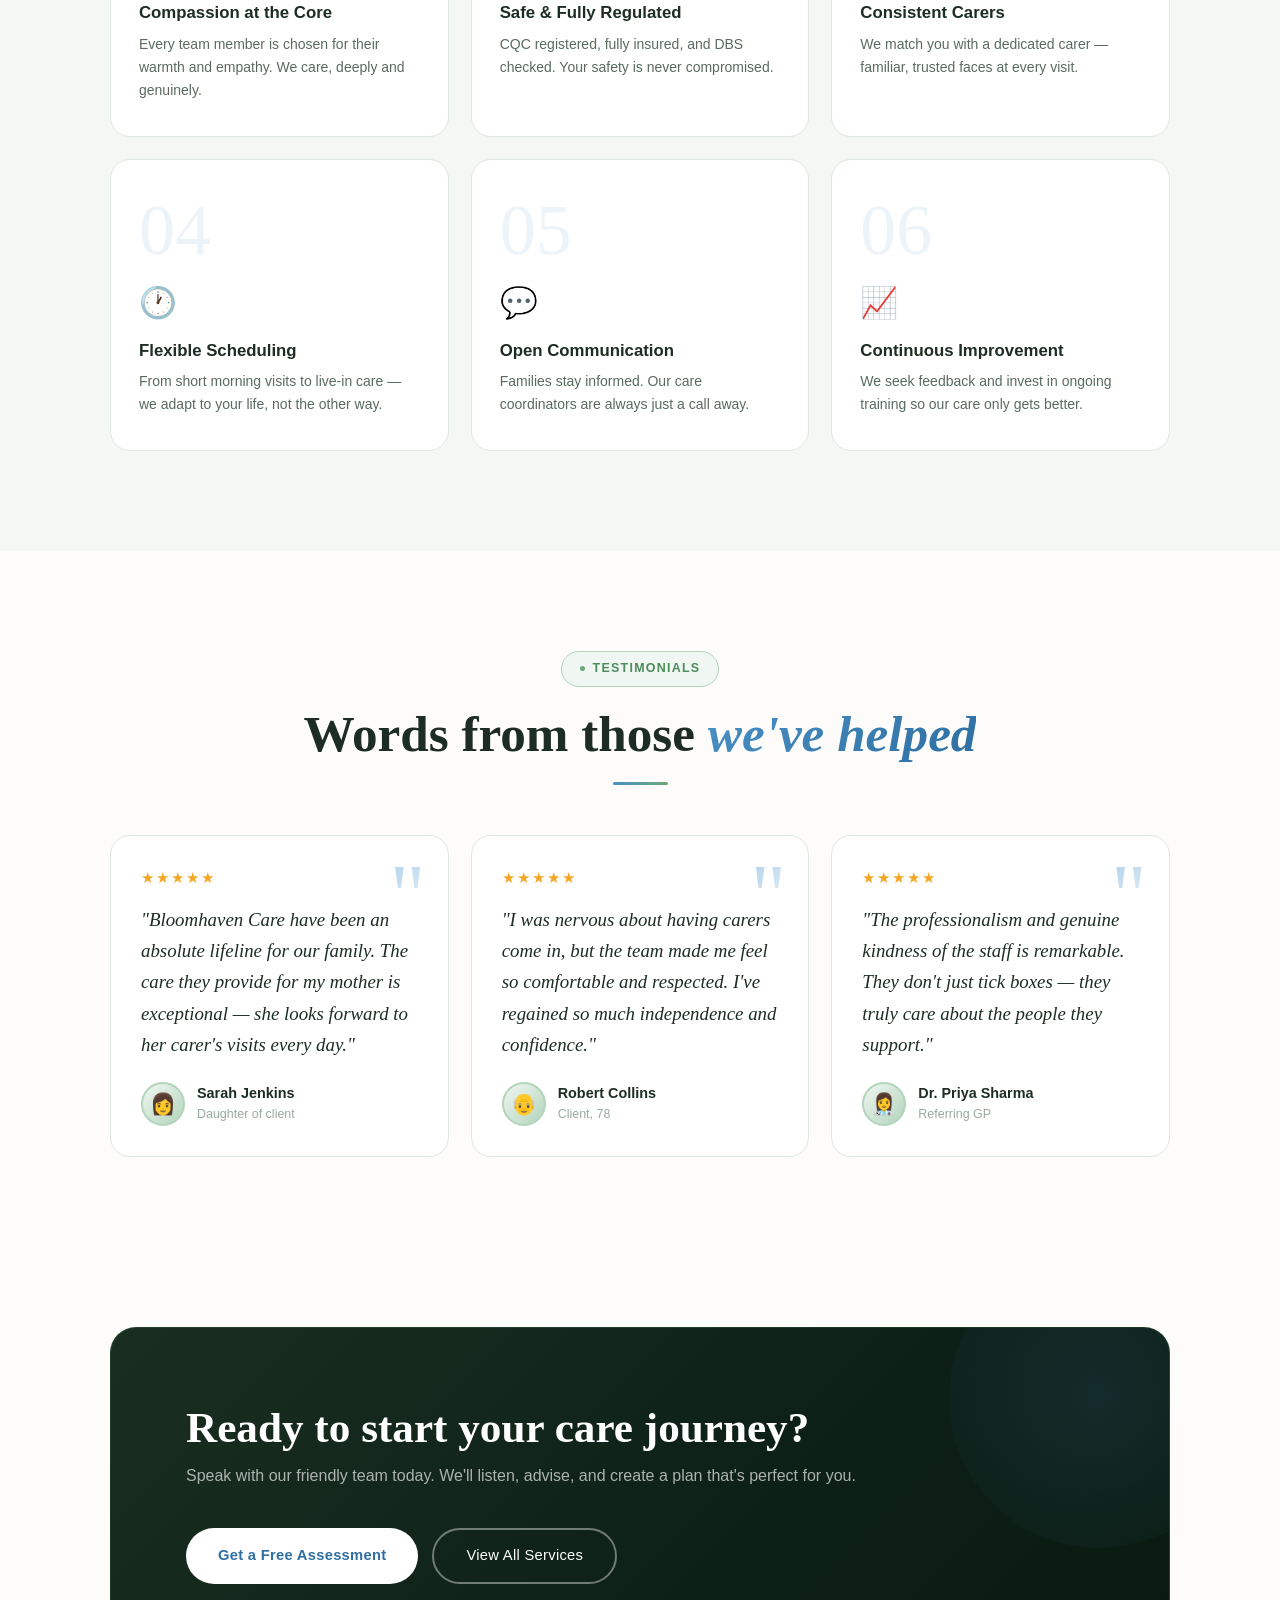
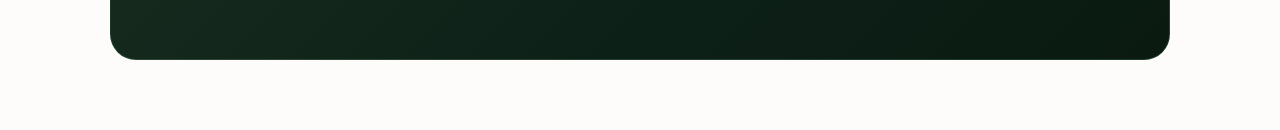
==== commit f875b95e: "Update index.html" ====
--- a/index.html
+++ b/index.html
@@ -9,7 +9,7 @@
   <link rel="preconnect" href="https://fonts.googleapis.com">
   <link rel="preconnect" href="https://fonts.gstatic.com" crossorigin>
   <link href="https://fonts.googleapis.com/css2?family=Cormorant+Garamond:ital,wght@0,300;0,400;0,500;0,600;1,300;1,400&family=DM+Sans:opsz,wght@9..40,300;9..40,400;9..40,500;9..40,600&display=swap" rel="stylesheet">
-  <link rel="stylesheet" href="css/style.css">
+  <link rel="stylesheet" href="styles.css">
 </head>
 <body>
 
--- a/styles.css
+++ b/styles.css
@@ -0,0 +1,1584 @@
+/*
+╔══════════════════════════════════════════════════════════════════╗
+║           BLOOMHAVEN CARE — Main Stylesheet                     ║
+║           File: css/style.css                                   ║
+╠══════════════════════════════════════════════════════════════════╣
+║  QUICK FIND (Ctrl+F):                                           ║
+║   [COLOURS]    — All colour variables (change theme here)       ║
+║   [RESET]      — Browser default resets                         ║
+║   [BASE]       — Body, html, scrollbar                          ║
+║   [PAGE]       — Page switching system                          ║
+║   [LAYOUT]     — Container, section helpers                     ║
+║   [TYPOGRAPHY] — Headings, badges, dividers                     ║
+║   [BUTTONS]    — All button styles                              ║
+║   [NAV]        — Navigation bar & mobile menu                   ║
+║   [IMAGES]     — Image placeholder styles                       ║
+║   [HERO]       — Hero section & trust bar                       ║
+║   [WHAT]       — What is home care section                      ║
+║   [WHO]        — Who we are (dark section)                      ║
+║   [WHY]        — Why choose us grid                             ║
+║   [TESTIMONIALS]                                                ║
+║   [CTA]        — Call-to-action banner                          ║
+║   [SERVICES]   — Service cards & modal popup                    ║
+║   [ABOUT]      — About page styles                              ║
+║   [TEAM]       — Team cards                                     ║
+║   [RECRUIT]    — Recruitment page                               ║
+║   [GALLERY]    — Photo gallery                                  ║
+║   [FAQ]        — FAQ accordion                                  ║
+║   [CONTACT]    — Contact page & form                            ║
+║   [FOOTER]     — Footer                                         ║
+║   [RESPONSIVE] — Mobile & tablet breakpoints                    ║
+╚══════════════════════════════════════════════════════════════════╝
+*/
+
+/* ════════════════════════════════════════════════════════
+   [COLOURS] — BLOOMHAVEN CARE THEME
+   Pulled from the Bloomhaven Care logo:
+     • Blue  → trust, professionalism
+     • Green → nature, growth, care
+     • White → cleanliness, space
+     • Soft pink accent → warmth, heart
+   ════════════════════════════════════════════════════════ */
+:root {
+  /* ── Primary Blue (from logo circle & house) ── */
+  --blue:           #4a90c4;   /* Main brand blue */
+  --blue-dark:      #2e6fa3;   /* Darker blue — hover, headings */
+  --blue-light:     #a8cde8;   /* Pale blue — borders, highlights */
+  --blue-pale:      #eef5fb;   /* Very pale blue — backgrounds */
+  --blue-shine:     #f4f9fd;   /* Near-white with blue tint */
+
+  /* ── Primary Green (from logo leaves & hand) ── */
+  --green:          #6ba87a;   /* Main brand green */
+  --green-dark:     #4d8a5c;   /* Darker green — hover states */
+  --green-light:    #b2d4bb;   /* Pale green — borders, highlights */
+  --green-pale:     #f0f7f2;   /* Very pale green — section backgrounds */
+
+  /* ── Accent Pink (from logo heart) ── */
+  --pink:           #e8a0b4;   /* Soft pink accent */
+  --pink-pale:      #fdf0f4;   /* Very pale pink */
+
+  /* ── White & Neutral Palette ── */
+  --white:          #ffffff;
+  --off-white:      #fdfcfb;   /* Slightly warm white — page background */
+  --light-grey:     #f5f7f5;   /* Alternate section background */
+  --border:         #dde8e0;   /* Subtle green-tinted border */
+
+  /* ── Text Palette ── */
+  --charcoal:       #1e2d24;   /* Main headings — dark green-black */
+  --dark:           #2c3e34;   /* Body text */
+  --mid:            #5a6b5e;   /* Secondary text */
+  --light-text:     #9aaa9e;   /* Captions, labels */
+
+  /* ── Dark Sections (footer, contrast areas) ── */
+  --rich-dark:      #111a14;   /* Very dark green-black */
+  --dark-green:     #1a2e20;   /* Dark green for contrast sections */
+
+  /* ── Layout ── */
+  --nav-h:          90px;      /* Navigation bar height — taller for logo */
+  --section-gap:    100px;
+  --radius:         20px;
+  --radius-sm:      12px;
+}
+
+/* ════════════════════════════════════════════════════════
+   [RESET] — Remove browser defaults
+   ════════════════════════════════════════════════════════ */
+*, *::before, *::after {
+  box-sizing: border-box;
+  margin: 0;
+  padding: 0;
+}
+
+/* ════════════════════════════════════════════════════════
+   [BASE] — Global base styles
+   ════════════════════════════════════════════════════════ */
+html {
+  scroll-behavior: smooth;
+  font-size: 16px;
+}
+
+body {
+  font-family: 'DM Sans', sans-serif;
+  background: var(--off-white);
+  color: var(--dark);
+  overflow-x: hidden;
+  line-height: 1.6;
+}
+
+/* Custom scrollbar — green/blue accent */
+::-webkit-scrollbar { width: 5px; }
+::-webkit-scrollbar-track { background: var(--off-white); }
+::-webkit-scrollbar-thumb { background: var(--green-light); border-radius: 3px; }
+::-webkit-scrollbar-thumb:hover { background: var(--green); }
+
+/* ════════════════════════════════════════════════════════
+   [PAGE] — Single-page app page switching
+   ════════════════════════════════════════════════════════ */
+.page {
+  display: none;
+  min-height: 100vh;
+  animation: fadeUp .5s ease both;
+}
+.page.active { display: block; }
+
+@keyframes fadeUp {
+  from { opacity: 0; transform: translateY(16px); }
+  to   { opacity: 1; transform: translateY(0); }
+}
+
+@keyframes float {
+  0%, 100% { transform: translateY(0px); }
+  50%       { transform: translateY(-8px); }
+}
+
+/* ════════════════════════════════════════════════════════
+   [LAYOUT] — Container & section helpers
+   ════════════════════════════════════════════════════════ */
+.container {
+  max-width: 1180px;
+  margin: 0 auto;
+  padding: 0 clamp(20px, 5vw, 60px);
+}
+
+.section { padding: var(--section-gap) 0; }
+
+/* Light green background for alternate sections */
+.section-alt { background: var(--light-grey); }
+
+/* ════════════════════════════════════════════════════════
+   [TYPOGRAPHY] — Headings, badge labels, dividers
+   ════════════════════════════════════════════════════════ */
+
+/* Small pill badge above section headings */
+.badge {
+  display: inline-flex;
+  align-items: center;
+  gap: 8px;
+  background: var(--green-pale);
+  color: var(--green-dark);
+  font-size: .78rem;
+  font-weight: 600;
+  letter-spacing: .1em;
+  text-transform: uppercase;
+  padding: 7px 18px;
+  border-radius: 100px;
+  margin-bottom: 18px;
+  border: 1px solid var(--green-light);
+}
+.badge::before {
+  content: '';
+  width: 5px; height: 5px;
+  background: var(--green);
+  border-radius: 50%;
+}
+
+/* All heading elements use Cormorant Garamond */
+h1, h2, h3, h4 {
+  font-family: 'Cormorant Garamond', serif;
+  line-height: 1.15;
+  color: var(--charcoal);
+}
+
+.section-title {
+  font-size: clamp(2.2rem, 5vw, 3.2rem);
+  font-weight: 600;
+  margin-bottom: 16px;
+}
+
+/* Italic emphasis in headings — blue gradient */
+.section-title em {
+  font-style: italic;
+  background: linear-gradient(135deg, var(--blue), var(--blue-dark));
+  -webkit-background-clip: text;
+  -webkit-text-fill-color: transparent;
+  background-clip: text;
+}
+
+.section-sub {
+  font-size: 1.05rem;
+  color: var(--mid);
+  line-height: 1.75;
+  max-width: 560px;
+  font-weight: 300;
+}
+
+/* Gradient divider line — blue to green */
+.divider {
+  width: 55px; height: 3px;
+  background: linear-gradient(90deg, var(--blue), var(--green));
+  border-radius: 2px;
+  margin: 18px 0;
+}
+.divider.center { margin: 18px auto; }
+
+/* ════════════════════════════════════════════════════════
+   [BUTTONS] — All button variants
+   ════════════════════════════════════════════════════════ */
+.btn {
+  display: inline-flex;
+  align-items: center;
+  gap: 10px;
+  padding: 14px 32px;
+  border-radius: 100px;
+  font-family: 'DM Sans', sans-serif;
+  font-size: .92rem;
+  font-weight: 500;
+  cursor: pointer;
+  transition: all .3s ease;
+  text-decoration: none;
+  border: none;
+  letter-spacing: .02em;
+}
+
+/* Primary — blue gradient */
+.btn-primary {
+  background: linear-gradient(135deg, var(--blue), var(--blue-dark));
+  color: white;
+  box-shadow: 0 4px 20px rgba(74,144,196,.3);
+}
+.btn-primary:hover {
+  transform: translateY(-2px);
+  box-shadow: 0 8px 30px rgba(74,144,196,.45);
+  background: linear-gradient(135deg, var(--blue-dark), var(--blue));
+}
+
+/* Secondary — green gradient */
+.btn-green {
+  background: linear-gradient(135deg, var(--green), var(--green-dark));
+  color: white;
+  box-shadow: 0 4px 20px rgba(107,168,122,.3);
+}
+.btn-green:hover {
+  transform: translateY(-2px);
+  box-shadow: 0 8px 30px rgba(107,168,122,.45);
+}
+
+/* Outline — border only */
+.btn-outline {
+  background: transparent;
+  color: var(--charcoal);
+  border: 2px solid var(--border);
+}
+.btn-outline:hover {
+  border-color: var(--blue);
+  color: var(--blue-dark);
+  transform: translateY(-2px);
+}
+
+/* White — for dark backgrounds */
+.btn-white {
+  background: white;
+  color: var(--blue-dark);
+  font-weight: 600;
+}
+.btn-white:hover {
+  background: var(--blue-pale);
+  transform: translateY(-2px);
+  box-shadow: 0 8px 25px rgba(0,0,0,.12);
+}
+
+/* Outline white — secondary on dark backgrounds */
+.btn-outline-white {
+  background: transparent;
+  color: white;
+  border: 2px solid rgba(255,255,255,.4);
+}
+.btn-outline-white:hover {
+  border-color: white;
+  background: rgba(255,255,255,.1);
+  transform: translateY(-2px);
+}
+
+/* Arrow → suffix */
+.btn-arrow::after { content: '→'; font-size: 1.1em; }
+
+/* ════════════════════════════════════════════════════════
+   [NAV] — Sticky navigation bar
+   Taller to accommodate the Bloomhaven logo image.
+   ════════════════════════════════════════════════════════ */
+nav {
+  position: sticky;
+  top: 0;
+  z-index: 1000;
+  background: rgba(255,255,255,.97);
+  backdrop-filter: blur(14px);
+  -webkit-backdrop-filter: blur(14px);
+  border-bottom: 1px solid var(--border);
+  height: var(--nav-h);
+  display: flex;
+  align-items: center;
+  padding: 0 clamp(20px, 5vw, 60px);
+  justify-content: space-between;
+  transition: box-shadow .3s;
+}
+nav.scrolled {
+  box-shadow: 0 4px 30px rgba(74,144,196,.1);
+  border-bottom-color: var(--blue-light);
+}
+
+/* Logo image (the Bloomhaven Care logo file) */
+.nav-logo {
+  cursor: pointer;
+  display: flex;
+  align-items: center;
+  text-decoration: none;
+  flex-shrink: 0;
+}
+/* Logo image — height scales with nav height */
+.nav-logo img {
+  height: calc(var(--nav-h) - 18px);  /* Fills most of nav height */
+  width: auto;
+  display: block;
+  object-fit: contain;
+}
+
+/* Desktop nav links */
+.nav-links {
+  display: flex;
+  align-items: center;
+  gap: 4px;
+}
+.nav-links a {
+  font-size: .875rem;
+  font-weight: 500;
+  color: var(--mid);
+  text-decoration: none;
+  padding: 8px 14px;
+  border-radius: 100px;
+  transition: all .25s;
+  white-space: nowrap;
+  cursor: pointer;
+}
+.nav-links a:hover {
+  color: var(--blue-dark);
+  background: var(--blue-pale);
+}
+.nav-links a.active {
+  color: var(--blue-dark);
+  background: var(--blue-pale);
+  font-weight: 600;
+}
+/* Gold CTA button in nav */
+.nav-cta {
+  background: linear-gradient(135deg, var(--blue), var(--blue-dark)) !important;
+  color: white !important;
+  padding: 10px 22px !important;
+  font-weight: 600 !important;
+  box-shadow: 0 3px 12px rgba(74,144,196,.3);
+}
+.nav-cta:hover {
+  box-shadow: 0 6px 20px rgba(74,144,196,.45) !important;
+  transform: translateY(-1px);
+}
+
+/* Hamburger (mobile only) */
+.hamburger {
+  display: none;
+  flex-direction: column;
+  gap: 5px;
+  cursor: pointer;
+  padding: 8px;
+  border-radius: 8px;
+  transition: background .2s;
+  border: none;
+  background: none;
+}
+.hamburger:hover { background: var(--blue-pale); }
+.hamburger span {
+  width: 24px; height: 2px;
+  background: var(--charcoal);
+  border-radius: 2px;
+  transition: all .3s;
+  display: block;
+}
+.hamburger.open span:nth-child(1) { transform: rotate(45deg) translate(5px, 5px); }
+.hamburger.open span:nth-child(2) { opacity: 0; width: 0; }
+.hamburger.open span:nth-child(3) { transform: rotate(-45deg) translate(5px, -5px); }
+
+/* Mobile dropdown menu */
+.mobile-menu {
+  display: none;
+  position: fixed;
+  top: var(--nav-h);
+  left: 0; right: 0;
+  background: white;
+  border-bottom: 1px solid var(--border);
+  padding: 16px;
+  z-index: 999;
+  flex-direction: column;
+  gap: 4px;
+  box-shadow: 0 10px 40px rgba(0,0,0,.08);
+}
+.mobile-menu.open { display: flex; }
+.mobile-menu a {
+  font-size: .95rem;
+  font-weight: 500;
+  color: var(--mid);
+  text-decoration: none;
+  padding: 12px 16px;
+  border-radius: 10px;
+  cursor: pointer;
+  transition: all .2s;
+}
+.mobile-menu a:hover, .mobile-menu a.active {
+  color: var(--blue-dark);
+  background: var(--blue-pale);
+}
+
+/* ════════════════════════════════════════════════════════
+   [IMAGES] — Placeholder divs (replace with real <img>)
+   ════════════════════════════════════════════════════════ */
+.img-ph {
+  width: 100%; height: 100%;
+  display: flex; align-items: center; justify-content: center;
+  font-size: 3rem;
+  position: relative;
+  overflow: hidden;
+}
+/* Blue-themed placeholder */
+.img-ph-blue  { background: linear-gradient(135deg, #a8cde8, #4a90c4, #2e6fa3); }
+/* Green-themed placeholder */
+.img-ph-green { background: linear-gradient(135deg, #b2d4bb, #6ba87a, #4d8a5c); }
+/* Light/warm placeholder */
+.img-ph-light { background: linear-gradient(135deg, #f0f7f2, #d4eadb, #b2d4bb); }
+/* Dark green placeholder */
+.img-ph-dark  { background: linear-gradient(135deg, #1a2e20, #2c4a32, #4d8a5c); }
+/* Soft teal blend */
+.img-ph-teal  { background: linear-gradient(135deg, #eef5fb, #b2d4bb, #4a90c4); }
+
+/* ════════════════════════════════════════════════════════
+   [HERO] — Hero section
+   ════════════════════════════════════════════════════════ */
+.hero {
+  position: relative;
+  min-height: calc(100vh - var(--nav-h));
+  display: flex;
+  align-items: center;
+  background: var(--white);
+  overflow: hidden;
+}
+
+/* Radial gradient backgrounds */
+.hero-bg {
+  position: absolute; inset: 0;
+  background:
+    radial-gradient(ellipse 60% 70% at 75% 50%, rgba(74,144,196,.08) 0%, transparent 60%),
+    radial-gradient(ellipse 40% 50% at 15% 80%, rgba(107,168,122,.06) 0%, transparent 50%);
+  pointer-events: none;
+}
+
+/* Subtle dot pattern overlay */
+.hero-pattern {
+  position: absolute; inset: 0;
+  opacity: .03;
+  background-image: radial-gradient(circle, var(--green) 1px, transparent 1px);
+  background-size: 40px 40px;
+  pointer-events: none;
+}
+
+/* Two-column layout */
+.hero-inner {
+  position: relative; z-index: 2;
+  display: grid;
+  grid-template-columns: 1fr 1fr;
+  gap: 60px;
+  align-items: center;
+  padding: 70px 0;
+}
+
+/* Eyebrow label */
+.hero-eyebrow {
+  display: inline-flex;
+  align-items: center;
+  gap: 12px;
+  font-size: .78rem;
+  font-weight: 600;
+  letter-spacing: .14em;
+  text-transform: uppercase;
+  color: var(--green-dark);
+  margin-bottom: 24px;
+}
+.hero-eyebrow::before,
+.hero-eyebrow::after {
+  content: '';
+  height: 1px; width: 28px;
+  background: var(--green-light);
+}
+
+/* Main H1 */
+.hero h1 {
+  font-size: clamp(3rem, 6vw, 5rem);
+  font-weight: 600;
+  color: var(--charcoal);
+  line-height: 1.08;
+  margin-bottom: 24px;
+}
+.hero h1 em {
+  display: block;
+  font-style: italic;
+  background: linear-gradient(135deg, var(--blue), var(--green-dark));
+  -webkit-background-clip: text;
+  -webkit-text-fill-color: transparent;
+  background-clip: text;
+}
+
+.hero-sub {
+  font-size: 1.1rem;
+  color: var(--mid);
+  line-height: 1.78;
+  font-weight: 300;
+  margin-bottom: 40px;
+  max-width: 480px;
+}
+
+.hero-actions {
+  display: flex;
+  gap: 14px;
+  flex-wrap: wrap;
+  align-items: center;
+}
+
+/* Stats row */
+.hero-stats {
+  display: flex;
+  gap: 40px;
+  margin-top: 52px;
+  padding-top: 40px;
+  border-top: 1px solid var(--border);
+  flex-wrap: wrap;
+}
+.stat-num {
+  font-family: 'Cormorant Garamond', serif;
+  font-size: 2.8rem;
+  font-weight: 600;
+  line-height: 1;
+  background: linear-gradient(135deg, var(--blue), var(--green-dark));
+  -webkit-background-clip: text;
+  -webkit-text-fill-color: transparent;
+  background-clip: text;
+}
+.stat-label {
+  font-size: .78rem;
+  color: var(--light-text);
+  font-weight: 500;
+  margin-top: 4px;
+  letter-spacing: .04em;
+  text-transform: uppercase;
+}
+
+/* Hero image stack */
+.hero-images { position: relative; height: 570px; }
+.hero-img {
+  position: absolute;
+  border-radius: var(--radius);
+  overflow: hidden;
+}
+.hero-img-main {
+  width: 70%; height: 76%;
+  top: 0; right: 0;
+  box-shadow: 0 30px 70px rgba(74,144,196,.15), 0 10px 30px rgba(0,0,0,.08);
+  border: 3px solid var(--blue-light);
+}
+.hero-img-secondary {
+  width: 52%; height: 52%;
+  bottom: 0; left: 0;
+  box-shadow: 0 20px 50px rgba(0,0,0,.08);
+  border: 4px solid white;
+  outline: 2px solid var(--border);
+}
+
+/* Floating trust card */
+.hero-float {
+  position: absolute;
+  top: 44%; right: -6%;
+  background: white;
+  border-radius: 16px;
+  padding: 16px 20px;
+  box-shadow: 0 15px 40px rgba(0,0,0,.1);
+  display: flex; align-items: center; gap: 14px;
+  z-index: 3;
+  animation: float 4s ease-in-out infinite;
+  border: 1px solid var(--border);
+}
+.hero-float-icon {
+  width: 46px; height: 46px;
+  background: var(--green-pale);
+  border-radius: 12px;
+  display: flex; align-items: center; justify-content: center;
+  font-size: 1.4rem;
+  border: 1px solid var(--green-light);
+}
+.hero-float-label { font-size: .82rem; font-weight: 600; color: var(--charcoal); }
+.hero-float-sub   { font-size: .72rem; color: var(--light-text); }
+
+/* Trust bar below hero */
+.trust-bar {
+  background: linear-gradient(135deg, var(--blue-dark), var(--dark-green));
+  color: white;
+  padding: 22px 0;
+  border-top: 2px solid var(--green);
+}
+.trust-inner {
+  display: flex;
+  align-items: center;
+  justify-content: center;
+  gap: clamp(24px, 5vw, 72px);
+  flex-wrap: wrap;
+}
+.trust-item {
+  display: flex; align-items: center; gap: 9px;
+  font-size: .84rem;
+  color: rgba(255,255,255,.85);
+  white-space: nowrap;
+}
+.trust-icon { font-size: 1.1rem; }
+
+/* ════════════════════════════════════════════════════════
+   [WHAT] — What is home care section
+   ════════════════════════════════════════════════════════ */
+.what-grid {
+  display: grid;
+  grid-template-columns: 1fr 1.1fr;
+  gap: 80px;
+  align-items: center;
+}
+.what-images { position: relative; height: 500px; }
+.what-img-a {
+  position: absolute;
+  width: 73%; height: 73%;
+  top: 0; left: 0;
+  border-radius: var(--radius);
+  overflow: hidden;
+  box-shadow: 0 25px 60px rgba(74,144,196,.12), 0 8px 25px rgba(0,0,0,.06);
+  border: 2px solid var(--blue-light);
+}
+.what-img-b {
+  position: absolute;
+  width: 53%; height: 53%;
+  bottom: 0; right: 0;
+  border-radius: var(--radius-sm);
+  overflow: hidden;
+  border: 4px solid white;
+  outline: 1px solid var(--border);
+  box-shadow: 0 15px 40px rgba(0,0,0,.08);
+}
+.what-img-a img, .what-img-b img { width: 100%; height: 100%; object-fit: cover; }
+
+/* Floating stat badge */
+.what-badge {
+  position: absolute;
+  bottom: 24px; left: -12px;
+  background: linear-gradient(135deg, var(--green), var(--green-dark));
+  color: white;
+  border-radius: 14px;
+  padding: 16px 20px;
+  z-index: 2;
+  box-shadow: 0 10px 30px rgba(107,168,122,.4);
+}
+.what-badge-num {
+  font-family: 'Cormorant Garamond', serif;
+  font-size: 2.2rem; font-weight: 600; line-height: 1;
+}
+.what-badge-text { font-size: .72rem; opacity: .85; }
+
+/* Feature points */
+.what-points { display: flex; flex-direction: column; gap: 16px; margin-top: 28px; }
+.what-point {
+  display: flex; gap: 16px; align-items: flex-start;
+  padding: 18px 20px;
+  background: var(--white);
+  border-radius: var(--radius-sm);
+  border: 1px solid var(--border);
+  transition: all .3s;
+}
+.what-point:hover {
+  border-color: var(--green-light);
+  transform: translateX(4px);
+  box-shadow: 0 6px 20px rgba(107,168,122,.08);
+}
+.what-pt-icon {
+  width: 42px; height: 42px; flex-shrink: 0;
+  background: var(--green-pale);
+  border-radius: 10px;
+  display: flex; align-items: center; justify-content: center;
+  font-size: 1.2rem;
+  border: 1px solid var(--green-light);
+}
+.what-pt-text h4 {
+  font-family: 'DM Sans', sans-serif;
+  font-size: .95rem; font-weight: 600;
+  color: var(--charcoal); margin-bottom: 4px;
+}
+.what-pt-text p { font-size: .875rem; color: var(--mid); line-height: 1.5; }
+
+/* ════════════════════════════════════════════════════════
+   [WHO] — Who we are (dark section)
+   ════════════════════════════════════════════════════════ */
+.who-section {
+  background: linear-gradient(135deg, var(--dark-green) 0%, #0e1f14 100%);
+  position: relative;
+  overflow: hidden;
+}
+.who-section::before {
+  content: '';
+  position: absolute; inset: 0;
+  background-image: radial-gradient(circle, rgba(107,168,122,.07) 1px, transparent 1px);
+  background-size: 50px 50px;
+  pointer-events: none;
+}
+.who-inner {
+  display: grid;
+  grid-template-columns: 1.2fr 1fr;
+  gap: 80px;
+  align-items: center;
+  position: relative; z-index: 1;
+}
+.who-text .badge {
+  background: rgba(107,168,122,.15);
+  color: var(--green-light);
+  border-color: rgba(107,168,122,.3);
+}
+.who-text .badge::before { background: var(--green-light); }
+.who-text .section-title { color: white; }
+.who-text .section-title em {
+  background: linear-gradient(135deg, var(--blue-light), var(--green-light));
+  -webkit-background-clip: text;
+  -webkit-text-fill-color: transparent;
+  background-clip: text;
+}
+.who-text .section-sub { color: rgba(255,255,255,.65); max-width: 100%; }
+.who-text .divider { background: linear-gradient(90deg, var(--green), transparent); }
+
+.who-quote {
+  margin-top: 30px;
+  padding: 22px 24px;
+  background: rgba(255,255,255,.05);
+  border-left: 3px solid var(--green);
+  border-radius: 0 12px 12px 0;
+}
+.who-quote p {
+  font-family: 'Cormorant Garamond', serif;
+  font-size: 1.25rem; font-style: italic;
+  color: rgba(255,255,255,.88); line-height: 1.6;
+}
+.who-quote cite {
+  font-size: .78rem; color: var(--green-light);
+  font-style: normal; margin-top: 10px; display: block;
+}
+
+.who-cards { display: grid; grid-template-columns: 1fr 1fr; gap: 14px; }
+.who-card {
+  background: rgba(255,255,255,.06);
+  border: 1px solid rgba(107,168,122,.2);
+  border-radius: 16px;
+  padding: 24px;
+  transition: all .3s;
+}
+.who-card:hover {
+  background: rgba(107,168,122,.1);
+  border-color: rgba(107,168,122,.4);
+  transform: translateY(-3px);
+}
+.who-card-icon { font-size: 1.9rem; margin-bottom: 12px; }
+.who-card h4 {
+  font-family: 'DM Sans', sans-serif;
+  font-size: .92rem; font-weight: 600;
+  color: white; margin-bottom: 6px;
+}
+.who-card p { font-size: .82rem; color: rgba(255,255,255,.55); line-height: 1.5; }
+
+/* ════════════════════════════════════════════════════════
+   [WHY] — Why choose us
+   ════════════════════════════════════════════════════════ */
+.why-grid {
+  display: grid;
+  grid-template-columns: repeat(3, 1fr);
+  gap: 22px;
+  margin-top: 55px;
+}
+.why-card {
+  background: var(--white);
+  border-radius: var(--radius);
+  padding: 34px 28px;
+  border: 1px solid var(--border);
+  position: relative;
+  overflow: hidden;
+  transition: all .35s;
+  cursor: default;
+}
+.why-card::before {
+  content: '';
+  position: absolute; top: 0; left: 0; right: 0;
+  height: 3px;
+  background: linear-gradient(90deg, var(--blue), var(--green));
+  transform: scaleX(0);
+  transform-origin: left;
+  transition: transform .35s;
+}
+.why-card:hover::before { transform: scaleX(1); }
+.why-card:hover {
+  transform: translateY(-6px);
+  box-shadow: 0 20px 50px rgba(74,144,196,.1);
+  border-color: var(--blue-light);
+}
+.why-num {
+  font-family: 'Cormorant Garamond', serif;
+  font-size: 4.5rem; font-weight: 300;
+  color: rgba(74,144,196,.1);
+  line-height: 1; margin-bottom: 12px;
+}
+.why-icon { font-size: 1.9rem; margin-bottom: 14px; }
+.why-card h3 {
+  font-family: 'DM Sans', sans-serif;
+  font-size: 1.05rem; font-weight: 600;
+  color: var(--charcoal); margin-bottom: 10px;
+}
+.why-card p { font-size: .875rem; color: var(--mid); line-height: 1.65; }
+
+/* ════════════════════════════════════════════════════════
+   [TESTIMONIALS]
+   ════════════════════════════════════════════════════════ */
+.testimonials-grid {
+  display: grid;
+  grid-template-columns: repeat(3, 1fr);
+  gap: 22px;
+  margin-top: 50px;
+}
+.testimonial-card {
+  background: var(--white);
+  border-radius: var(--radius);
+  padding: 30px;
+  border: 1px solid var(--border);
+  position: relative;
+  transition: all .3s;
+}
+.testimonial-card:hover {
+  box-shadow: 0 15px 40px rgba(74,144,196,.1);
+  transform: translateY(-4px);
+  border-color: var(--blue-light);
+}
+.quote-mark {
+  position: absolute; top: 16px; right: 22px;
+  font-family: Georgia, serif;
+  font-size: 5.5rem; line-height: 1;
+  background: linear-gradient(135deg, var(--blue-light), transparent);
+  -webkit-background-clip: text;
+  -webkit-text-fill-color: transparent;
+  background-clip: text;
+  user-select: none;
+}
+.testimonial-stars { color: #f5a623; font-size: .95rem; margin-bottom: 14px; letter-spacing: 2px; }
+.testimonial-card > p {
+  font-family: 'Cormorant Garamond', serif;
+  font-size: 1.18rem; font-style: italic;
+  line-height: 1.65; color: var(--charcoal);
+  margin-bottom: 22px;
+}
+.testimonial-author { display: flex; align-items: center; gap: 12px; }
+.testimonial-av {
+  width: 44px; height: 44px;
+  border-radius: 50%;
+  background: linear-gradient(135deg, var(--green-pale), var(--green-light));
+  display: flex; align-items: center; justify-content: center;
+  font-size: 1.3rem; flex-shrink: 0;
+  border: 2px solid var(--green-light);
+}
+.t-name  { font-size: .9rem; font-weight: 600; color: var(--charcoal); }
+.t-rel   { font-size: .78rem; color: var(--light-text); }
+
+/* ════════════════════════════════════════════════════════
+   [CTA] — Call-to-action banner
+   ════════════════════════════════════════════════════════ */
+.cta-section { padding: 70px 0; }
+.cta-box {
+  background: linear-gradient(135deg, var(--dark-green) 0%, #0d2018 60%, #0a1a10 100%);
+  border-radius: 26px;
+  padding: clamp(40px, 6vw, 75px);
+  display: flex;
+  align-items: center;
+  justify-content: space-between;
+  gap: 40px;
+  flex-wrap: wrap;
+  position: relative;
+  overflow: hidden;
+  border: 1px solid rgba(107,168,122,.2);
+}
+.cta-box::before {
+  content: '';
+  position: absolute; right: -80px; top: -80px;
+  width: 300px; height: 300px;
+  border-radius: 50%;
+  background: radial-gradient(circle, rgba(74,144,196,.12), transparent);
+  pointer-events: none;
+}
+.cta-text h2 {
+  font-family: 'Cormorant Garamond', serif;
+  font-size: clamp(1.9rem, 4vw, 2.7rem);
+  color: white; font-weight: 600; margin-bottom: 10px;
+}
+.cta-text p { color: rgba(255,255,255,.65); font-size: 1rem; font-weight: 300; }
+.cta-actions { display: flex; gap: 14px; flex-wrap: wrap; position: relative; z-index: 1; }
+
+/* ════════════════════════════════════════════════════════
+   [SERVICES] — Service cards & modal popup
+   ════════════════════════════════════════════════════════ */
+
+/* Shared page header block */
+.page-header {
+  background: linear-gradient(160deg, var(--white) 0%, var(--blue-shine) 100%);
+  padding: 75px 0;
+  text-align: center;
+  border-bottom: 1px solid var(--border);
+}
+.page-header .section-title { max-width: 600px; margin: 0 auto 16px; }
+.page-header .section-sub { margin: 0 auto; text-align: center; }
+
+/* Services card grid */
+.services-grid {
+  display: grid;
+  grid-template-columns: repeat(auto-fill, minmax(300px, 1fr));
+  gap: 26px;
+  margin-top: 55px;
+}
+.service-card {
+  background: var(--white);
+  border-radius: var(--radius);
+  overflow: hidden;
+  border: 1px solid var(--border);
+  cursor: pointer;
+  transition: all .35s;
+}
+.service-card:hover {
+  transform: translateY(-8px);
+  box-shadow: 0 25px 60px rgba(74,144,196,.12);
+  border-color: var(--blue-light);
+}
+.service-img { height: 210px; overflow: hidden; position: relative; }
+.service-img .img-ph { transition: transform .5s; }
+.service-card:hover .service-img .img-ph { transform: scale(1.04); }
+.service-img-overlay {
+  position: absolute; inset: 0;
+  background: linear-gradient(to top, rgba(14,31,20,.4), transparent);
+}
+.service-tag {
+  position: absolute; top: 14px; left: 14px;
+  background: linear-gradient(135deg, var(--blue), var(--blue-dark));
+  color: white;
+  font-size: .72rem; font-weight: 600;
+  padding: 5px 13px; border-radius: 100px;
+  letter-spacing: .06em; text-transform: uppercase;
+}
+.service-body { padding: 24px; }
+.service-icon { font-size: 1.8rem; margin-bottom: 10px; }
+.service-body h3 {
+  font-family: 'Cormorant Garamond', serif;
+  font-size: 1.45rem; font-weight: 600;
+  color: var(--charcoal); margin-bottom: 8px;
+}
+.service-body > p {
+  font-size: .875rem; color: var(--mid);
+  line-height: 1.6; margin-bottom: 16px;
+}
+.service-learn {
+  display: inline-flex; align-items: center; gap: 6px;
+  font-size: .82rem; font-weight: 600;
+  color: var(--blue-dark); transition: gap .2s;
+}
+.service-card:hover .service-learn { gap: 10px; }
+
+/* Modal overlay */
+.modal-overlay {
+  display: none;
+  position: fixed; inset: 0;
+  background: rgba(14,31,20,.65);
+  backdrop-filter: blur(8px);
+  -webkit-backdrop-filter: blur(8px);
+  z-index: 2000;
+  align-items: center;
+  justify-content: center;
+  padding: 20px;
+  animation: fadeIn .25s ease;
+}
+.modal-overlay.open { display: flex; }
+@keyframes fadeIn { from { opacity: 0; } to { opacity: 1; } }
+
+.modal {
+  background: white;
+  border-radius: 22px;
+  max-width: 620px; width: 100%;
+  max-height: 90vh; overflow-y: auto;
+  position: relative;
+  animation: slideUp .3s ease;
+  box-shadow: 0 40px 100px rgba(0,0,0,.2);
+  border: 1px solid var(--border);
+}
+@keyframes slideUp {
+  from { transform: translateY(28px); opacity: 0; }
+  to   { transform: translateY(0); opacity: 1; }
+}
+.modal-img-wrap { height: 250px; position: relative; }
+.modal-img-overlay {
+  position: absolute; inset: 0;
+  background: linear-gradient(to top, rgba(14,31,20,.55), transparent);
+  border-radius: 22px 22px 0 0;
+}
+.modal-img-title {
+  position: absolute; bottom: 20px; left: 28px;
+  color: white;
+  font-family: 'Cormorant Garamond', serif;
+  font-size: 2rem; font-weight: 600;
+}
+.modal-close {
+  position: absolute; top: 14px; right: 14px;
+  width: 38px; height: 38px;
+  background: rgba(255,255,255,.92);
+  border-radius: 50%;
+  border: none; cursor: pointer;
+  font-size: 1.1rem;
+  display: flex; align-items: center; justify-content: center;
+  transition: all .2s; z-index: 1;
+}
+.modal-close:hover { background: white; transform: scale(1.08); }
+.modal-body { padding: 30px; }
+.modal-body h4 {
+  font-family: 'DM Sans', sans-serif;
+  font-size: .85rem; font-weight: 700;
+  color: var(--blue-dark);
+  text-transform: uppercase; letter-spacing: .08em;
+  margin-bottom: 10px;
+}
+.modal-body > p {
+  font-size: .95rem; color: var(--mid);
+  line-height: 1.72; margin-bottom: 20px;
+}
+.modal-includes { display: flex; flex-direction: column; gap: 8px; }
+.modal-item {
+  display: flex; align-items: center; gap: 12px;
+  padding: 11px 16px;
+  background: var(--blue-shine);
+  border-radius: 10px;
+  font-size: .875rem; color: var(--charcoal);
+  border: 1px solid var(--border);
+}
+.modal-item::before { content: '✓'; color: var(--green-dark); font-weight: 700; flex-shrink: 0; }
+.modal-footer { margin-top: 26px; display: flex; gap: 12px; }
+
+/* ════════════════════════════════════════════════════════
+   [ABOUT] — Values strip
+   ════════════════════════════════════════════════════════ */
+.values-strip {
+  background: linear-gradient(135deg, var(--dark-green), #0d2018);
+  color: white;
+  padding: 55px 0;
+  border-top: 2px solid var(--green);
+  border-bottom: 2px solid var(--blue);
+}
+.values-inner {
+  display: grid;
+  grid-template-columns: repeat(4, 1fr);
+  gap: 30px;
+}
+.value-item { text-align: center; }
+.value-icon { font-size: 2.4rem; margin-bottom: 12px; }
+.value-item h4 {
+  font-family: 'DM Sans', sans-serif;
+  font-size: .95rem; font-weight: 600;
+  color: white; margin-bottom: 6px;
+}
+.value-item p { font-size: .82rem; color: rgba(255,255,255,.6); line-height: 1.5; }
+
+/* ════════════════════════════════════════════════════════
+   [TEAM] — Team member cards
+   ════════════════════════════════════════════════════════ */
+.team-grid {
+  display: grid;
+  grid-template-columns: repeat(auto-fill, minmax(280px, 1fr));
+  gap: 26px;
+  margin-top: 55px;
+}
+.team-card {
+  background: var(--white);
+  border-radius: var(--radius);
+  overflow: hidden;
+  border: 1px solid var(--border);
+  transition: all .35s;
+}
+.team-card:hover {
+  transform: translateY(-6px);
+  box-shadow: 0 20px 50px rgba(74,144,196,.1);
+  border-color: var(--blue-light);
+}
+.team-img {
+  height: 240px;
+  background: linear-gradient(135deg, var(--blue-pale), var(--blue-light), #7ab4d8);
+  display: flex; align-items: center; justify-content: center;
+  position: relative; overflow: hidden;
+}
+.team-img-bg {
+  position: absolute; inset: 0;
+  background-image: radial-gradient(circle, rgba(74,144,196,.15) 1px, transparent 1px);
+  background-size: 20px 20px;
+}
+.team-avatar {
+  width: 100px; height: 100px;
+  background: rgba(255,255,255,.4);
+  border-radius: 50%;
+  display: flex; align-items: center; justify-content: center;
+  font-size: 2.8rem;
+  border: 4px solid rgba(255,255,255,.6);
+  position: relative; z-index: 1;
+  box-shadow: 0 8px 25px rgba(0,0,0,.08);
+}
+.team-body { padding: 24px; }
+.team-name {
+  font-family: 'Cormorant Garamond', serif;
+  font-size: 1.4rem; font-weight: 600;
+  color: var(--charcoal); margin-bottom: 4px;
+}
+.team-role {
+  font-size: .78rem; font-weight: 600;
+  background: linear-gradient(135deg, var(--blue), var(--green-dark));
+  -webkit-background-clip: text;
+  -webkit-text-fill-color: transparent;
+  background-clip: text;
+  text-transform: uppercase; letter-spacing: .07em;
+  margin-bottom: 12px;
+}
+.team-bio { font-size: .875rem; color: var(--mid); line-height: 1.6; }
+.team-quals { display: flex; flex-wrap: wrap; gap: 6px; margin-top: 14px; }
+.qual-tag {
+  font-size: .72rem; font-weight: 600;
+  padding: 4px 10px; border-radius: 100px;
+  background: var(--green-pale);
+  color: var(--green-dark);
+  border: 1px solid var(--green-light);
+}
+
+/* ════════════════════════════════════════════════════════
+   [RECRUIT] — Recruitment page
+   ════════════════════════════════════════════════════════ */
+.recruit-hero {
+  background: linear-gradient(135deg, var(--blue-dark) 0%, var(--dark-green) 100%);
+  color: white;
+  padding: 80px 0;
+  text-align: center;
+  position: relative; overflow: hidden;
+}
+.recruit-hero::before {
+  content: '';
+  position: absolute; inset: 0;
+  background-image: radial-gradient(circle, rgba(255,255,255,.05) 1px, transparent 1px);
+  background-size: 50px 50px;
+}
+.recruit-hero::after {
+  content: '';
+  position: absolute; top: 0; left: 0; right: 0;
+  height: 3px;
+  background: linear-gradient(90deg, transparent, var(--green-light), transparent);
+}
+.recruit-hero .badge {
+  background: rgba(107,168,122,.15);
+  color: var(--green-light);
+  border-color: rgba(107,168,122,.3);
+}
+.recruit-hero .badge::before { background: var(--green-light); }
+.recruit-hero h1 {
+  font-size: clamp(2.5rem, 6vw, 4rem);
+  color: white; font-weight: 600; margin-bottom: 18px;
+  position: relative;
+}
+.recruit-hero h1 em {
+  background: linear-gradient(135deg, var(--blue-light), var(--green-light));
+  -webkit-background-clip: text;
+  -webkit-text-fill-color: transparent;
+  background-clip: text;
+}
+.recruit-hero > .container > p {
+  font-size: 1.1rem; color: rgba(255,255,255,.72);
+  max-width: 600px; margin: 0 auto;
+  line-height: 1.75; font-weight: 300;
+  position: relative;
+}
+
+/* Skills cards */
+.skills-grid {
+  display: grid;
+  grid-template-columns: repeat(auto-fill, minmax(280px, 1fr));
+  gap: 18px;
+  margin-top: 50px;
+}
+.skill-card {
+  background: var(--white);
+  border-radius: var(--radius-sm);
+  padding: 22px;
+  border: 1px solid var(--border);
+  display: flex; gap: 16px;
+  transition: all .3s;
+}
+.skill-card:hover {
+  border-color: var(--green-light);
+  box-shadow: 0 8px 25px rgba(107,168,122,.1);
+  transform: translateY(-3px);
+}
+.skill-num {
+  font-family: 'Cormorant Garamond', serif;
+  font-size: 2.5rem; font-weight: 600;
+  background: linear-gradient(135deg, var(--green-light), var(--green-pale));
+  -webkit-background-clip: text;
+  -webkit-text-fill-color: transparent;
+  background-clip: text;
+  line-height: 1; flex-shrink: 0; width: 44px;
+}
+.skill-content h4 {
+  font-family: 'DM Sans', sans-serif;
+  font-size: .95rem; font-weight: 600;
+  color: var(--charcoal); margin-bottom: 5px;
+}
+.skill-content p { font-size: .84rem; color: var(--mid); line-height: 1.5; }
+
+/* "Is This You?" CTA box */
+.recruit-cta-box {
+  background: var(--white);
+  border-radius: 22px;
+  padding: 55px clamp(30px, 6vw, 70px);
+  text-align: center;
+  border: 2px solid var(--green-light);
+  max-width: 720px;
+  margin: 0 auto;
+  box-shadow: 0 20px 60px rgba(107,168,122,.08);
+}
+.recruit-cta-box .section-title { margin-bottom: 14px; }
+.recruit-cta-box > p {
+  color: var(--mid); margin-bottom: 30px;
+  line-height: 1.75; max-width: 540px;
+  margin-left: auto; margin-right: auto;
+}
+
+/* ════════════════════════════════════════════════════════
+   [GALLERY] — Photo gallery grid
+   ════════════════════════════════════════════════════════ */
+.gallery-grid {
+  display: grid;
+  grid-template-columns: 2fr 1fr 1fr;
+  grid-template-rows: 270px 270px;
+  gap: 14px;
+  margin-top: 50px;
+}
+.gallery-item {
+  border-radius: var(--radius-sm);
+  overflow: hidden;
+  position: relative;
+  border: 1px solid var(--border);
+}
+.gallery-item:first-child { grid-row: 1 / 3; }
+.gallery-item .img-ph { transition: transform .5s; }
+.gallery-item:hover .img-ph { transform: scale(1.04); }
+.gallery-overlay {
+  position: absolute; inset: 0;
+  background: linear-gradient(to top, rgba(14,31,20,.55), transparent);
+  opacity: 0;
+  transition: opacity .3s;
+  display: flex; align-items: flex-end;
+  padding: 20px;
+  color: white;
+  font-size: .85rem; font-weight: 500;
+}
+.gallery-item:hover .gallery-overlay { opacity: 1; }
+
+/* ════════════════════════════════════════════════════════
+   [FAQ] — Accordion
+   ════════════════════════════════════════════════════════ */
+.faq-list { max-width: 800px; margin: 50px auto 0; }
+.faq-item { border-bottom: 1px solid var(--border); }
+.faq-q {
+  display: flex; align-items: center; justify-content: space-between;
+  padding: 22px 0;
+  cursor: pointer;
+  font-size: .98rem; font-weight: 500;
+  color: var(--charcoal); transition: color .2s; gap: 20px;
+}
+.faq-q:hover { color: var(--blue-dark); }
+.faq-icon {
+  width: 28px; height: 28px; flex-shrink: 0;
+  background: var(--green-pale);
+  border-radius: 50%;
+  display: flex; align-items: center; justify-content: center;
+  font-size: 1.1rem; color: var(--green-dark);
+  transition: transform .3s, background .2s;
+  border: 1px solid var(--green-light);
+}
+.faq-item.open .faq-icon {
+  transform: rotate(45deg);
+  background: linear-gradient(135deg, var(--blue), var(--green-dark));
+  color: white;
+  border-color: transparent;
+}
+.faq-a {
+  font-size: .9rem; color: var(--mid); line-height: 1.75;
+  max-height: 0; overflow: hidden;
+  transition: max-height .4s ease, padding .3s;
+}
+.faq-item.open .faq-a { max-height: 250px; padding-bottom: 20px; }
+
+/* ════════════════════════════════════════════════════════
+   [CONTACT] — Contact page & form
+   ════════════════════════════════════════════════════════ */
+.contact-layout {
+  display: grid;
+  grid-template-columns: 1fr 1.4fr;
+  gap: 55px;
+  align-items: start;
+}
+.contact-card {
+  background: var(--white);
+  border-radius: var(--radius-sm);
+  padding: 28px;
+  border: 1px solid var(--border);
+  margin-bottom: 18px;
+  transition: border-color .3s;
+}
+.contact-card:hover { border-color: var(--blue-light); }
+.contact-card-header { display: flex; align-items: center; gap: 14px; margin-bottom: 14px; }
+.contact-card-icon {
+  width: 46px; height: 46px;
+  background: var(--blue-pale);
+  border-radius: var(--radius-sm);
+  display: flex; align-items: center; justify-content: center;
+  font-size: 1.3rem;
+  border: 1px solid var(--blue-light);
+}
+.contact-card h3 {
+  font-family: 'DM Sans', sans-serif;
+  font-size: .95rem; font-weight: 600; color: var(--charcoal);
+}
+.contact-card p { font-size: .88rem; color: var(--mid); line-height: 1.65; }
+.contact-card a { color: var(--blue-dark); text-decoration: none; }
+.contact-card a:hover { text-decoration: underline; }
+
+/* Map placeholder */
+.map-placeholder {
+  border-radius: var(--radius-sm);
+  height: 200px;
+  background: linear-gradient(135deg, var(--green-pale), var(--green-light));
+  display: flex; align-items: center; justify-content: center;
+  flex-direction: column; gap: 10px;
+  border: 1px solid var(--green-light);
+  cursor: pointer;
+  transition: opacity .2s;
+  margin-top: 14px;
+  color: var(--green-dark);
+  font-size: .9rem; font-weight: 500;
+  text-align: center; padding: 20px;
+}
+.map-placeholder:hover { opacity: .88; }
+.map-pin { font-size: 2.5rem; }
+
+/* Contact form wrapper */
+.contact-form-wrap {
+  background: var(--white);
+  border-radius: 22px;
+  padding: clamp(28px, 5vw, 50px);
+  border: 1px solid var(--border);
+  box-shadow: 0 20px 60px rgba(74,144,196,.06);
+}
+.form-title {
+  font-family: 'Cormorant Garamond', serif;
+  font-size: 2rem; font-weight: 600;
+  color: var(--charcoal); margin-bottom: 8px;
+}
+.form-subtitle { font-size: .88rem; color: var(--mid); margin-bottom: 28px; }
+
+.form-row { display: grid; grid-template-columns: 1fr 1fr; gap: 14px; }
+.form-group { margin-bottom: 18px; }
+.form-group label {
+  display: block;
+  font-size: .8rem; font-weight: 600;
+  color: var(--charcoal);
+  margin-bottom: 7px; letter-spacing: .03em;
+}
+.form-group input,
+.form-group select,
+.form-group textarea {
+  width: 100%;
+  padding: 13px 17px;
+  background: var(--light-grey);
+  border: 1.5px solid var(--border);
+  border-radius: var(--radius-sm);
+  font-family: 'DM Sans', sans-serif;
+  font-size: .9rem;
+  color: var(--charcoal);
+  outline: none;
+  transition: all .25s;
+  resize: none;
+}
+.form-group input:focus,
+.form-group select:focus,
+.form-group textarea:focus {
+  border-color: var(--blue);
+  background: var(--white);
+  box-shadow: 0 0 0 4px rgba(74,144,196,.1);
+}
+.form-group textarea { height: 130px; }
+
+.form-check {
+  display: flex; align-items: flex-start; gap: 10px;
+  margin-bottom: 22px;
+}
+.form-check input[type="checkbox"] {
+  width: 17px; height: 17px; flex-shrink: 0;
+  margin-top: 2px;
+  accent-color: var(--blue);
+  cursor: pointer;
+}
+.form-check label { font-size: .8rem; color: var(--mid); line-height: 1.5; cursor: pointer; }
+
+.btn-submit { width: 100%; justify-content: center; padding: 15px; font-size: 1rem; }
+
+/* Form success state */
+.form-success { display: none; text-align: center; padding: 40px 20px; }
+.form-success.show { display: block; }
+.form-success-icon { font-size: 3.5rem; margin-bottom: 14px; }
+.form-success h3 {
+  font-family: 'Cormorant Garamond', serif;
+  font-size: 1.9rem;
+  background: linear-gradient(135deg, var(--blue), var(--green-dark));
+  -webkit-background-clip: text;
+  -webkit-text-fill-color: transparent;
+  background-clip: text;
+  margin-bottom: 10px;
+}
+.form-success p { color: var(--mid); margin-bottom: 24px; }
+
+/* ════════════════════════════════════════════════════════
+   [FOOTER]
+   ════════════════════════════════════════════════════════ */
+footer {
+  background: var(--rich-dark);
+  color: white;
+  padding: 65px 0 28px;
+  border-top: 3px solid var(--green);
+}
+.footer-grid {
+  display: grid;
+  grid-template-columns: 1.7fr 1fr 1fr 1fr;
+  gap: 48px;
+  margin-bottom: 55px;
+}
+
+/* Footer logo image */
+.footer-logo-img {
+  height: 60px;
+  width: auto;
+  margin-bottom: 14px;
+  display: block;
+  /* Slight brightness boost so logo shows on dark bg */
+  filter: brightness(1.1) drop-shadow(0 2px 8px rgba(74,144,196,.3));
+}
+
+.footer-desc {
+  font-size: .875rem; color: rgba(255,255,255,.45);
+  line-height: 1.7; margin-bottom: 22px; max-width: 270px;
+}
+.footer-tagline {
+  font-size: .78rem;
+  color: var(--green-light);
+  font-style: italic;
+  margin-bottom: 20px;
+  opacity: .8;
+}
+.footer-socials { display: flex; gap: 8px; }
+.social-btn {
+  width: 36px; height: 36px;
+  border-radius: 8px;
+  background: rgba(255,255,255,.07);
+  display: flex; align-items: center; justify-content: center;
+  font-size: .9rem; cursor: pointer;
+  transition: all .25s;
+  text-decoration: none;
+  color: white;
+  border: 1px solid rgba(255,255,255,.08);
+}
+.social-btn:hover {
+  background: linear-gradient(135deg, var(--blue), var(--green-dark));
+  border-color: transparent;
+}
+.footer-col h4 {
+  font-family: 'DM Sans', sans-serif;
+  font-size: .78rem; font-weight: 700;
+  letter-spacing: .1em; text-transform: uppercase;
+  color: rgba(255,255,255,.35); margin-bottom: 18px;
+}
+.footer-links { list-style: none; display: flex; flex-direction: column; gap: 9px; }
+.footer-links li a {
+  font-size: .875rem; color: rgba(255,255,255,.5);
+  text-decoration: none; cursor: pointer;
+  transition: color .2s;
+}
+.footer-links li a:hover { color: var(--green-light); }
+.footer-bottom {
+  border-top: 1px solid rgba(255,255,255,.07);
+  padding-top: 25px;
+  display: flex; align-items: center; justify-content: space-between;
+  flex-wrap: wrap; gap: 14px;
+}
+.footer-bottom p { font-size: .78rem; color: rgba(255,255,255,.28); }
+.footer-bottom a { color: rgba(255,255,255,.28); text-decoration: none; }
+.footer-bottom a:hover { color: rgba(255,255,255,.55); }
+.footer-certs { display: flex; gap: 10px; flex-wrap: wrap; }
+.cert-badge {
+  font-size: .7rem; font-weight: 600;
+  padding: 4px 11px; border-radius: 100px;
+  background: rgba(74,144,196,.12);
+  color: var(--blue-light);
+  border: 1px solid rgba(74,144,196,.2);
+  letter-spacing: .04em;
+}
+
+/* ════════════════════════════════════════════════════════
+   [RESPONSIVE] — Breakpoints
+   ════════════════════════════════════════════════════════ */
+
+/* Tablet (≤1024px) */
+@media (max-width: 1024px) {
+  :root { --section-gap: 80px; }
+  .hero-inner  { grid-template-columns: 1fr; gap: 0; }
+  .hero-images { display: none; }
+  .hero h1 { font-size: clamp(2.8rem, 8vw, 4rem); }
+  .what-grid   { grid-template-columns: 1fr; }
+  .what-images { height: 360px; }
+  .who-inner   { grid-template-columns: 1fr; gap: 45px; }
+  .why-grid    { grid-template-columns: repeat(2, 1fr); }
+  .contact-layout { grid-template-columns: 1fr; }
+  .testimonials-grid { grid-template-columns: repeat(2, 1fr); }
+  .gallery-grid { grid-template-columns: 1fr 1fr; grid-template-rows: auto; }
+  .gallery-item:first-child { grid-row: auto; grid-column: 1 / 3; height: 270px; }
+  .footer-grid { grid-template-columns: 1fr 1fr; gap: 35px; }
+  .values-inner { grid-template-columns: repeat(2, 1fr); }
+}
+
+/* Mobile (≤768px) */
+@media (max-width: 768px) {
+  :root { --section-gap: 60px; --nav-h: 75px; }
+  .nav-links  { display: none; }
+  .hamburger  { display: flex; }
+  .why-grid          { grid-template-columns: 1fr; }
+  .form-row          { grid-template-columns: 1fr; }
+  .testimonials-grid { grid-template-columns: 1fr; }
+  .who-cards         { grid-template-columns: 1fr; }
+  .gallery-grid { grid-template-columns: 1fr; }
+  .gallery-item:first-child { grid-column: auto; height: 250px; }
+  .gallery-item { height: 200px; }
+  .footer-grid { grid-template-columns: 1fr; }
+  .cta-box { flex-direction: column; padding: 36px 26px; }
+  .recruit-cta-box { padding: 36px 22px; }
+  .hero-stats { gap: 22px; flex-wrap: wrap; }
+  .modal { border-radius: 16px; }
+  .values-inner { grid-template-columns: 1fr 1fr; }
+}
+
+/* Small mobile (≤480px) */
+@media (max-width: 480px) {
+  .hero-stats  { flex-direction: column; gap: 14px; }
+  .values-inner { grid-template-columns: 1fr; }
+  .footer-grid  { grid-template-columns: 1fr; }
+}
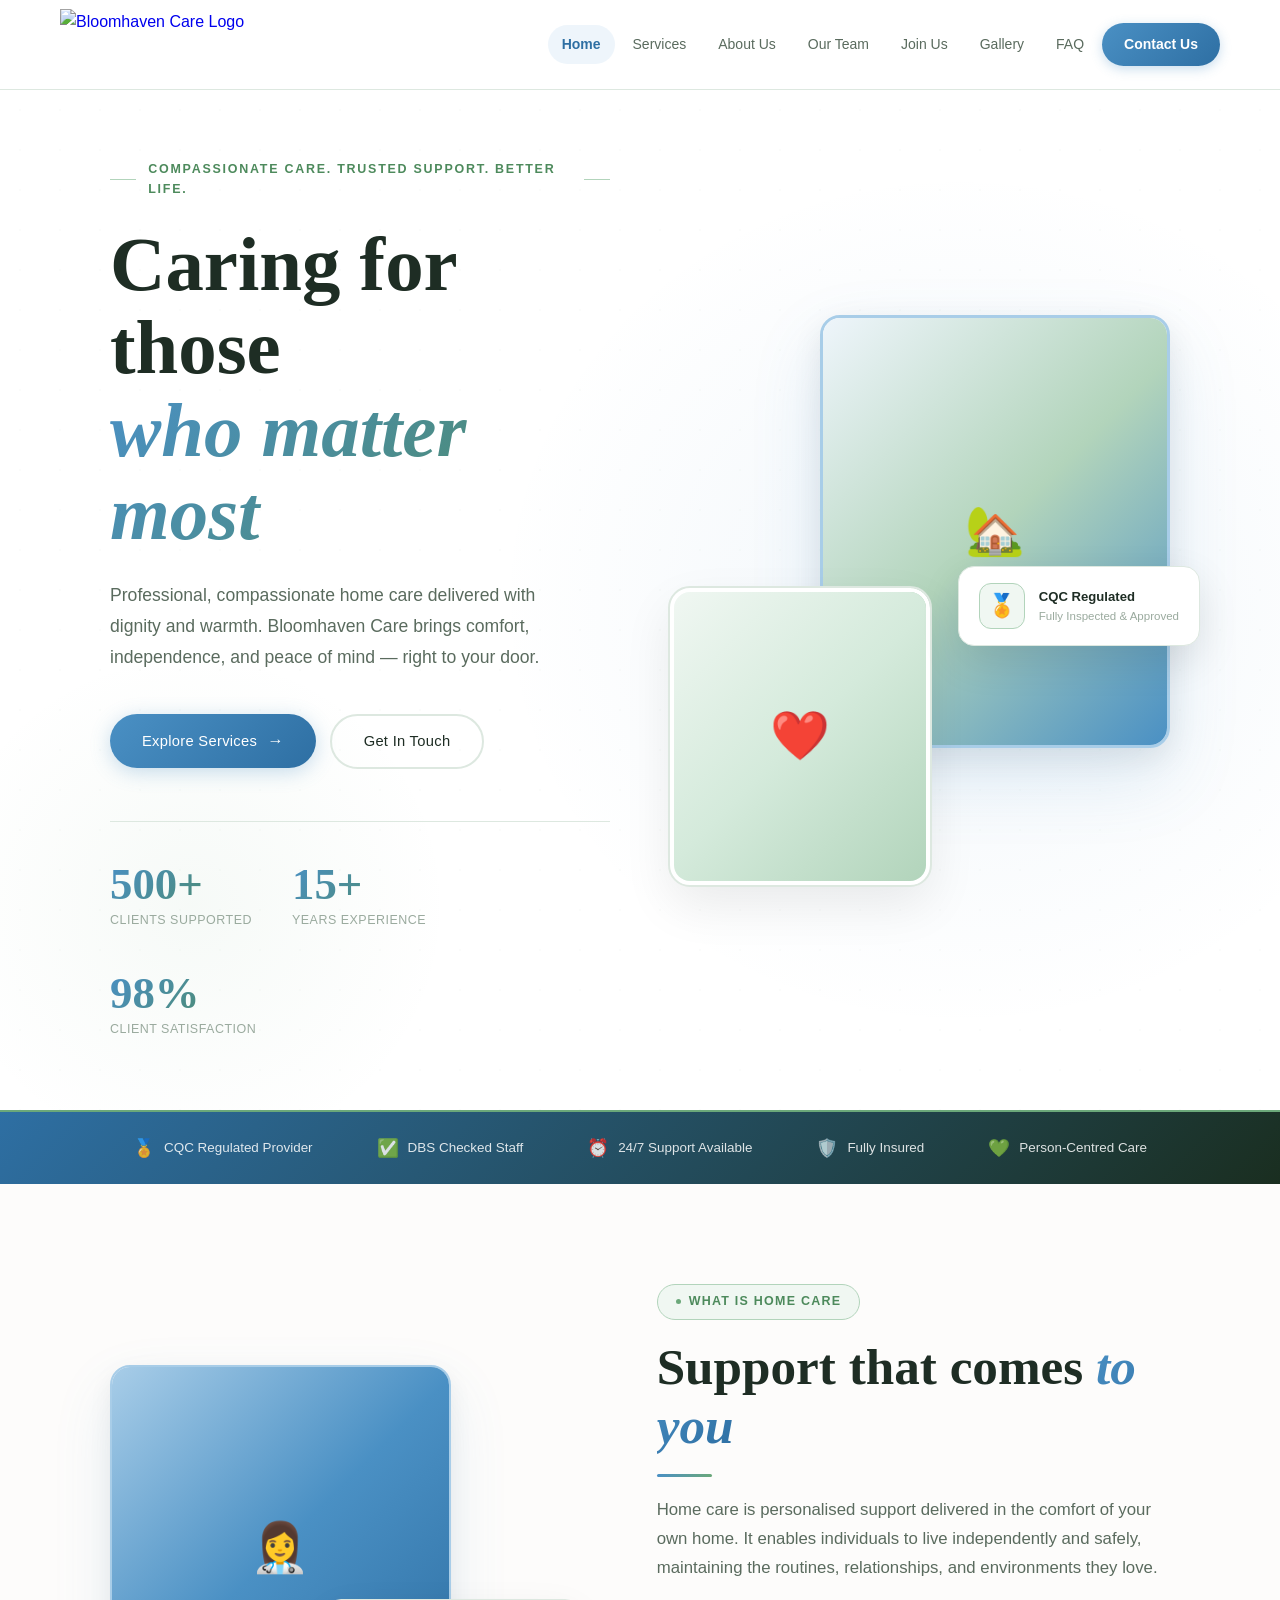
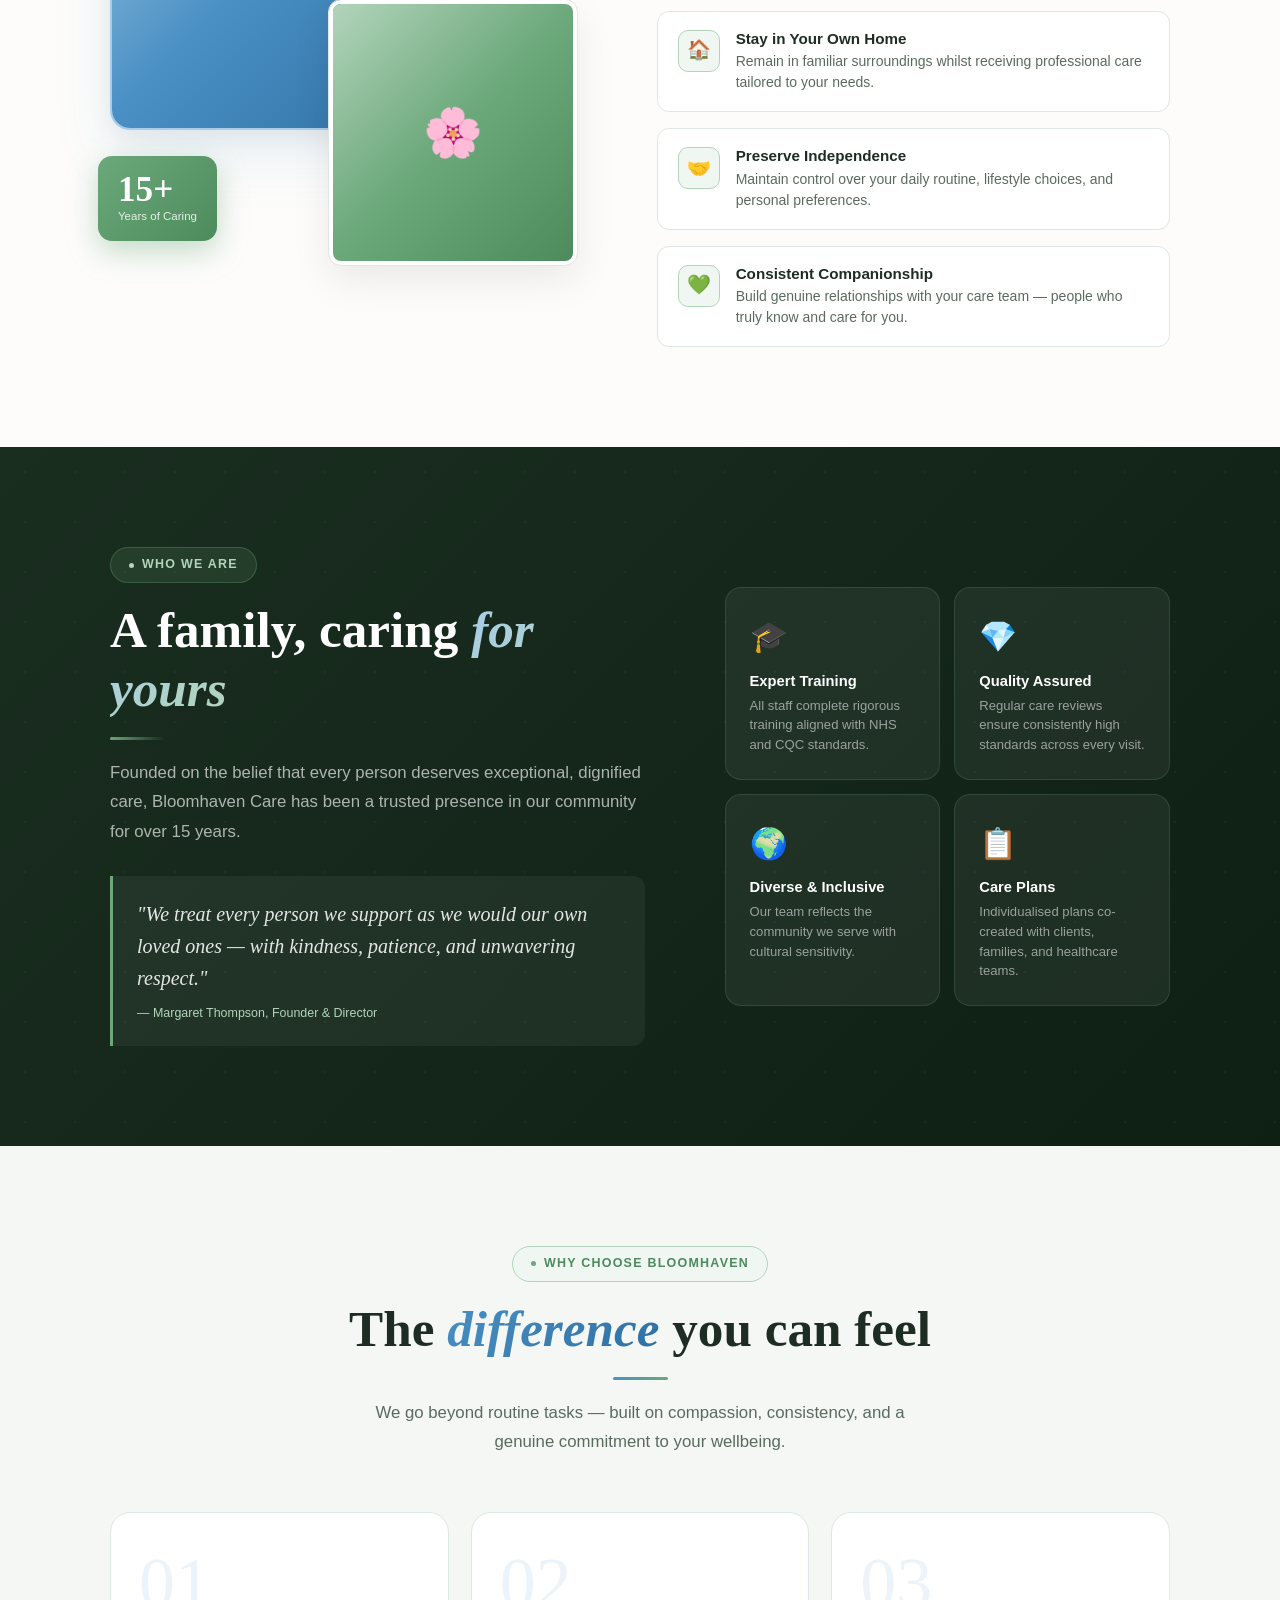
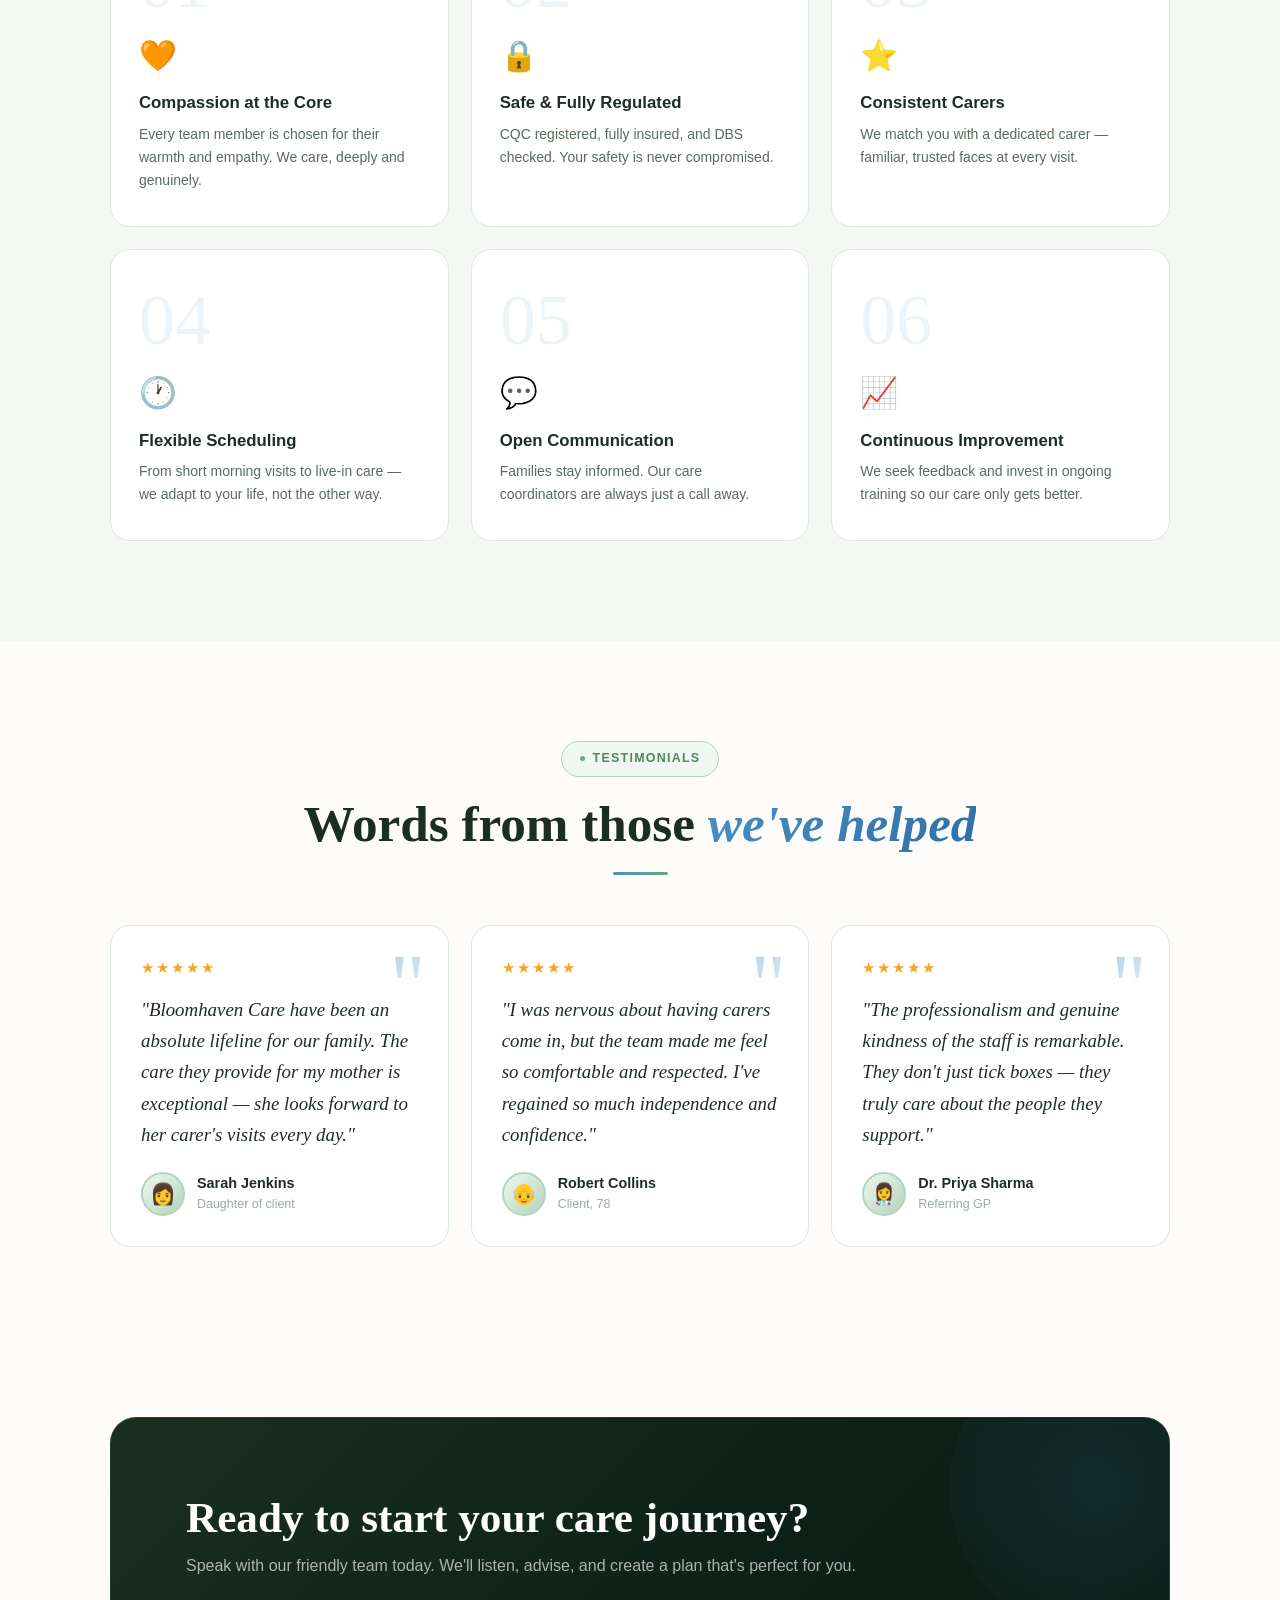
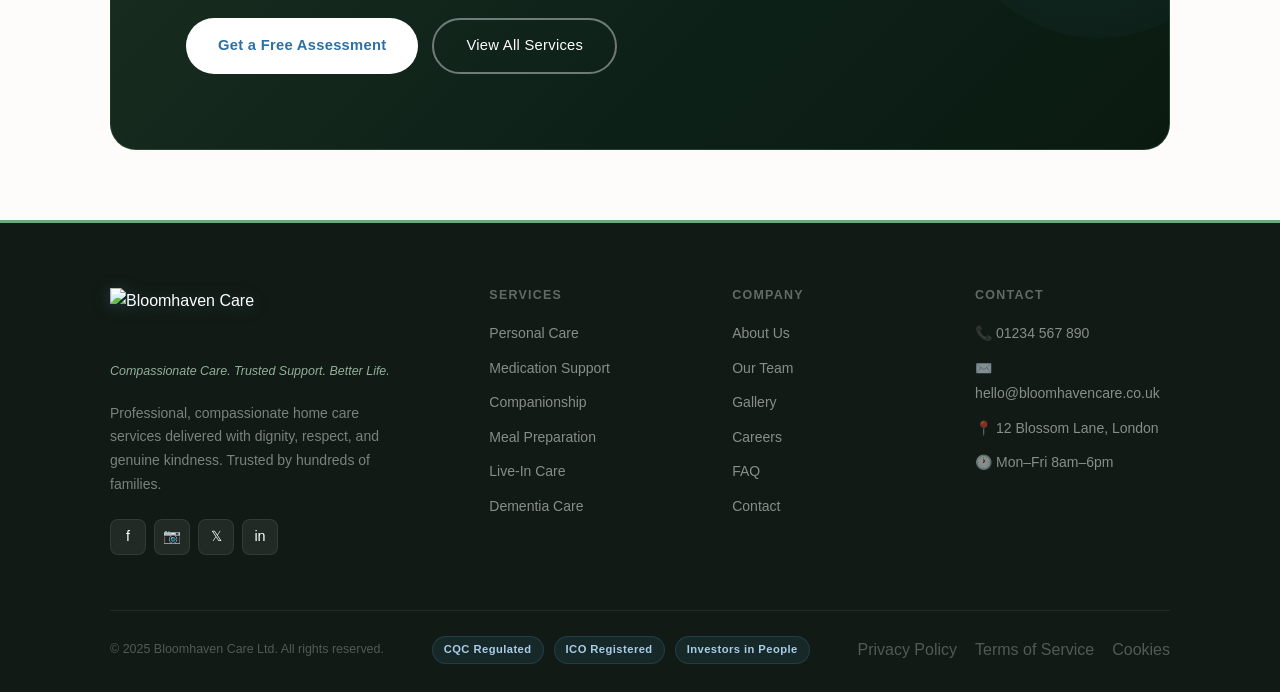
==== commit c122e496: "Update index.html" ====
--- a/index.html
+++ b/index.html
@@ -197,7 +197,7 @@
 <div id="footer-placeholder"></div>
 
 <script>const CURRENT_PAGE = 'home';</script>
-<script src="js/nav.js"></script>
-<script src="js/main.js"></script>
+<script src="nav.js"></script>
+<script src="main.js"></script>
 </body>
 </html>
